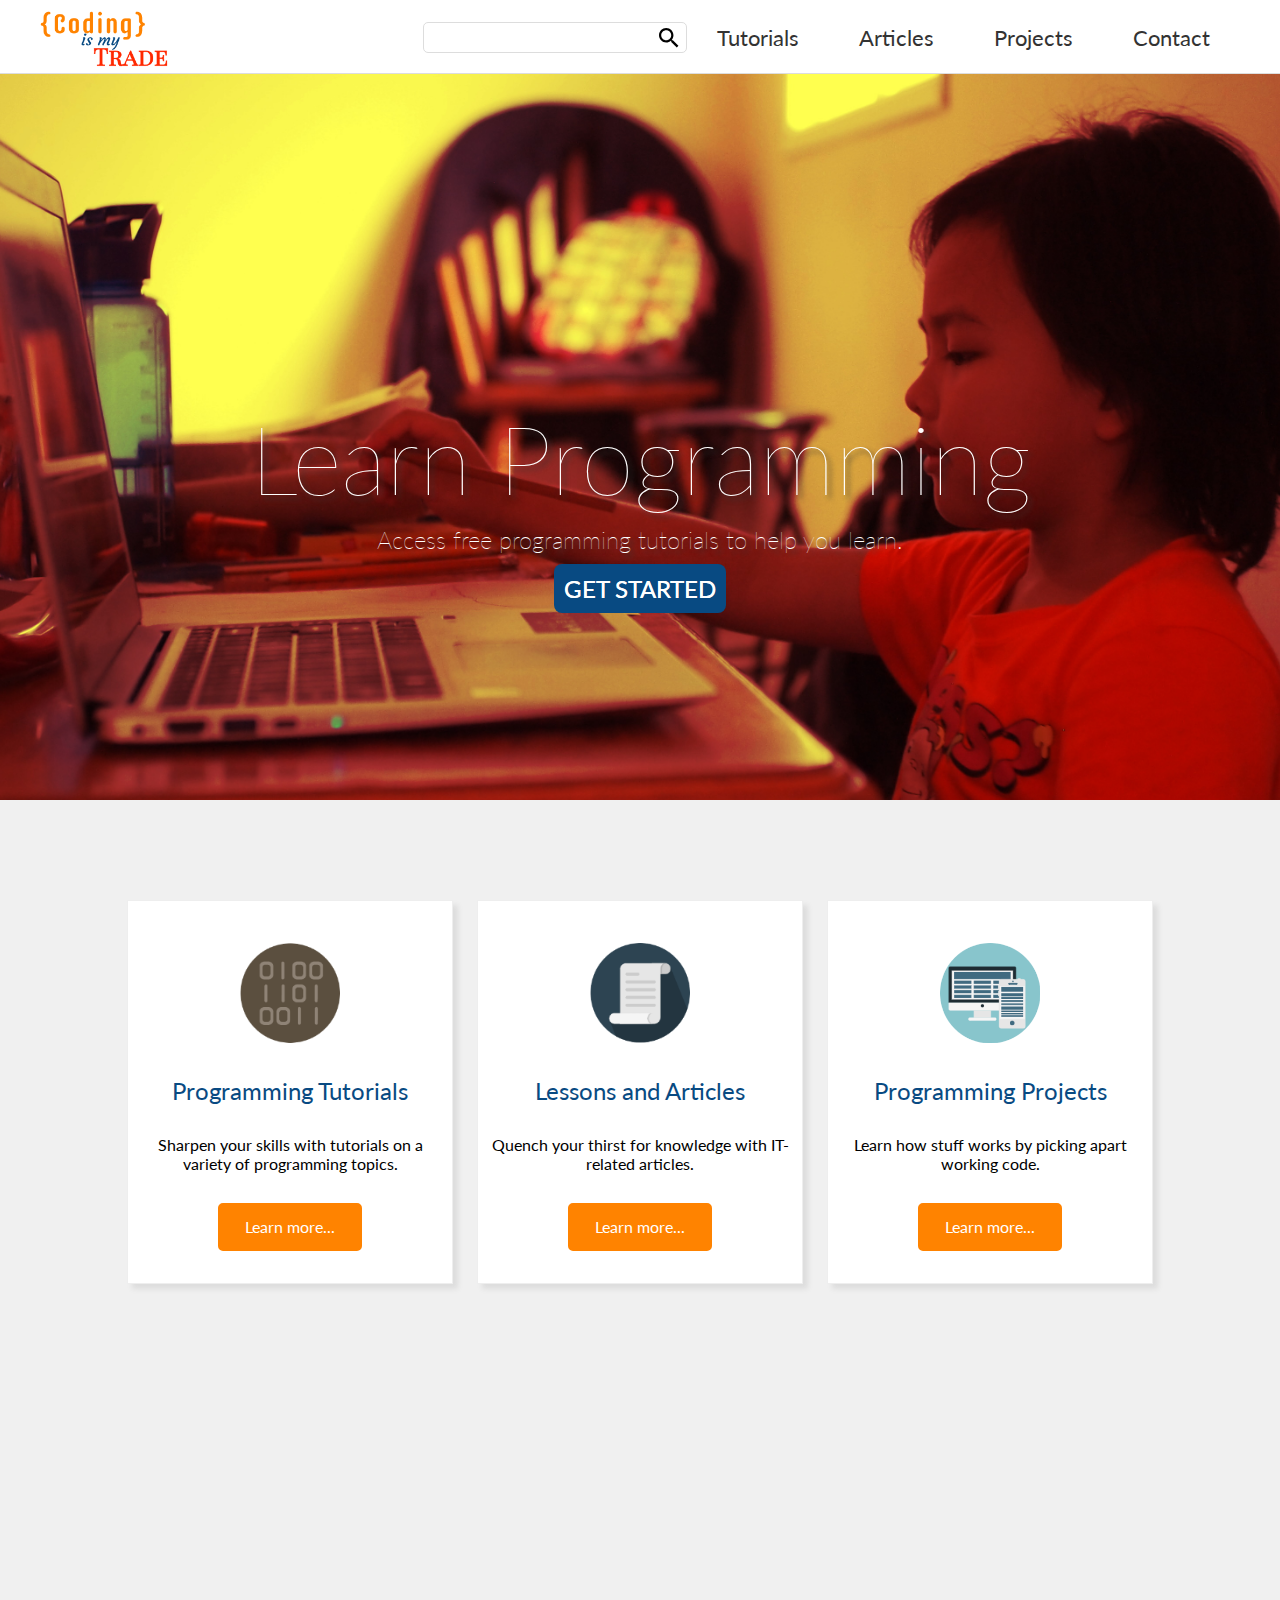
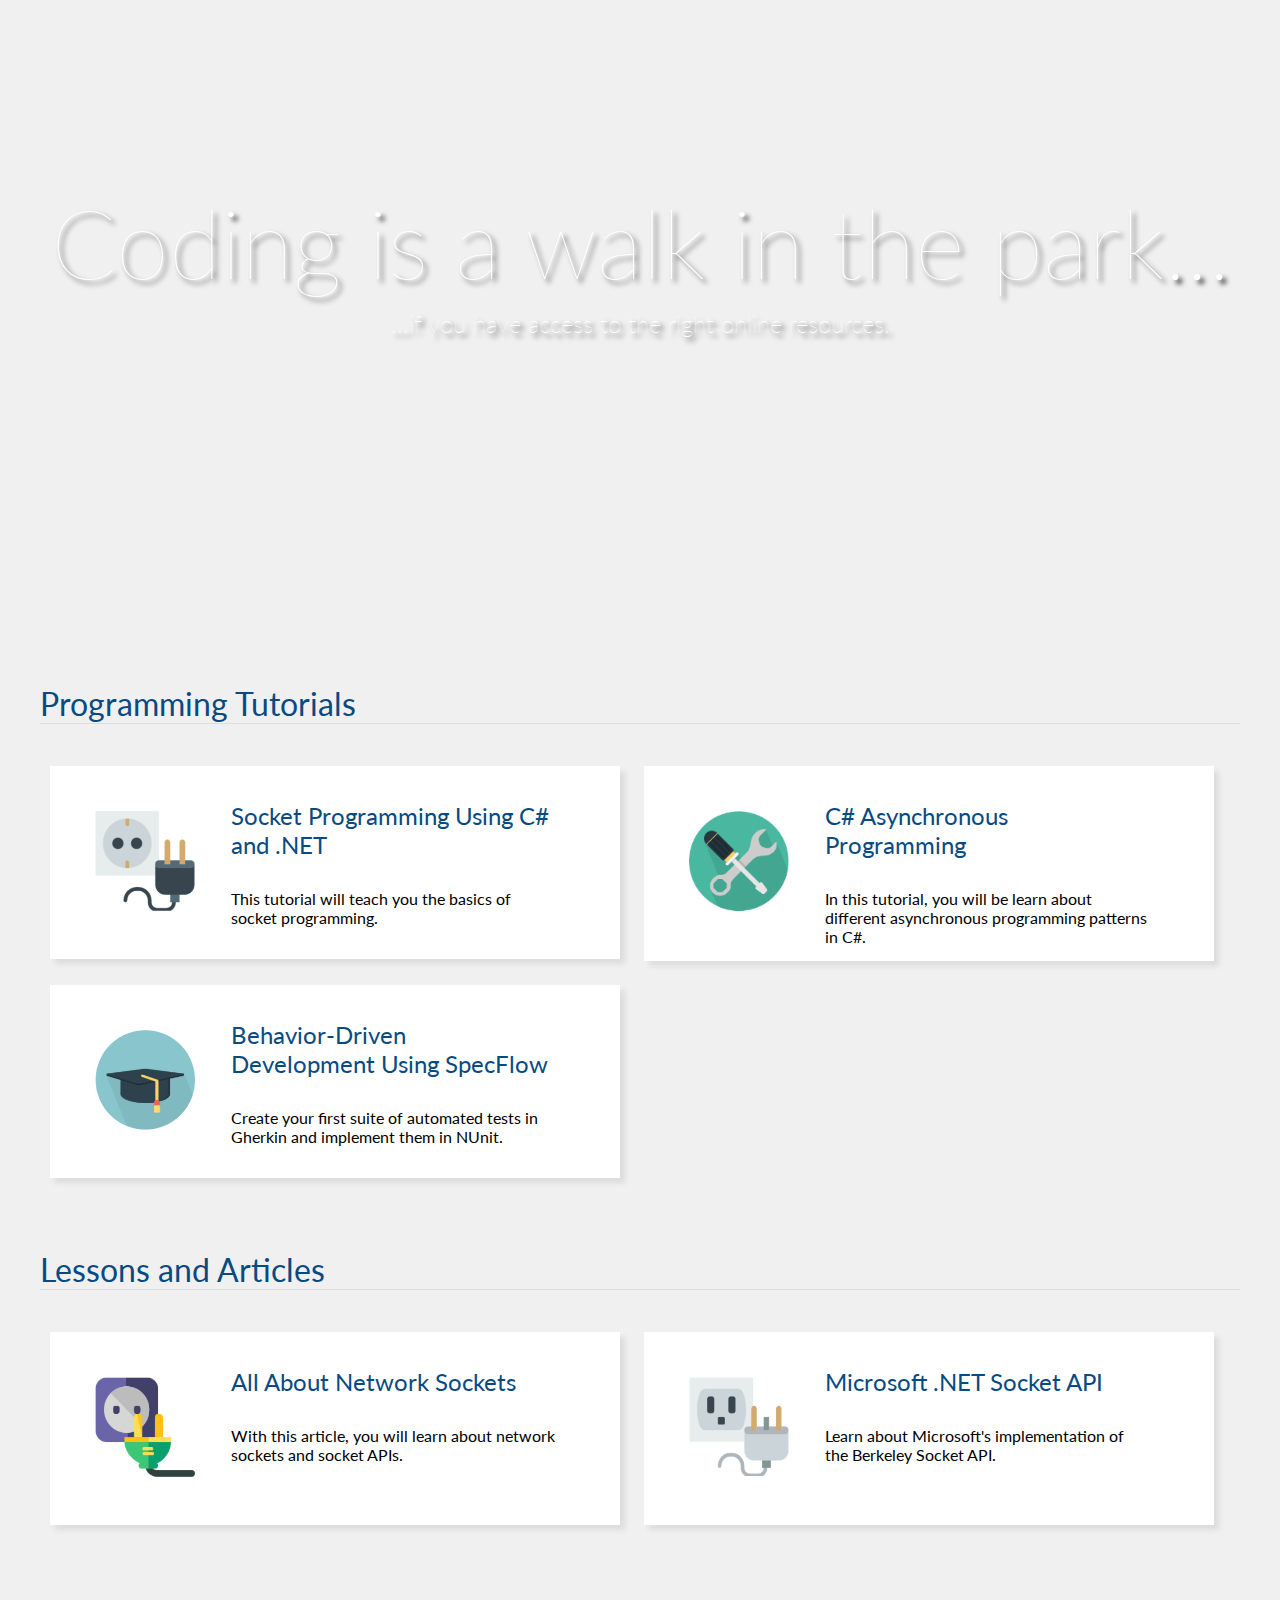
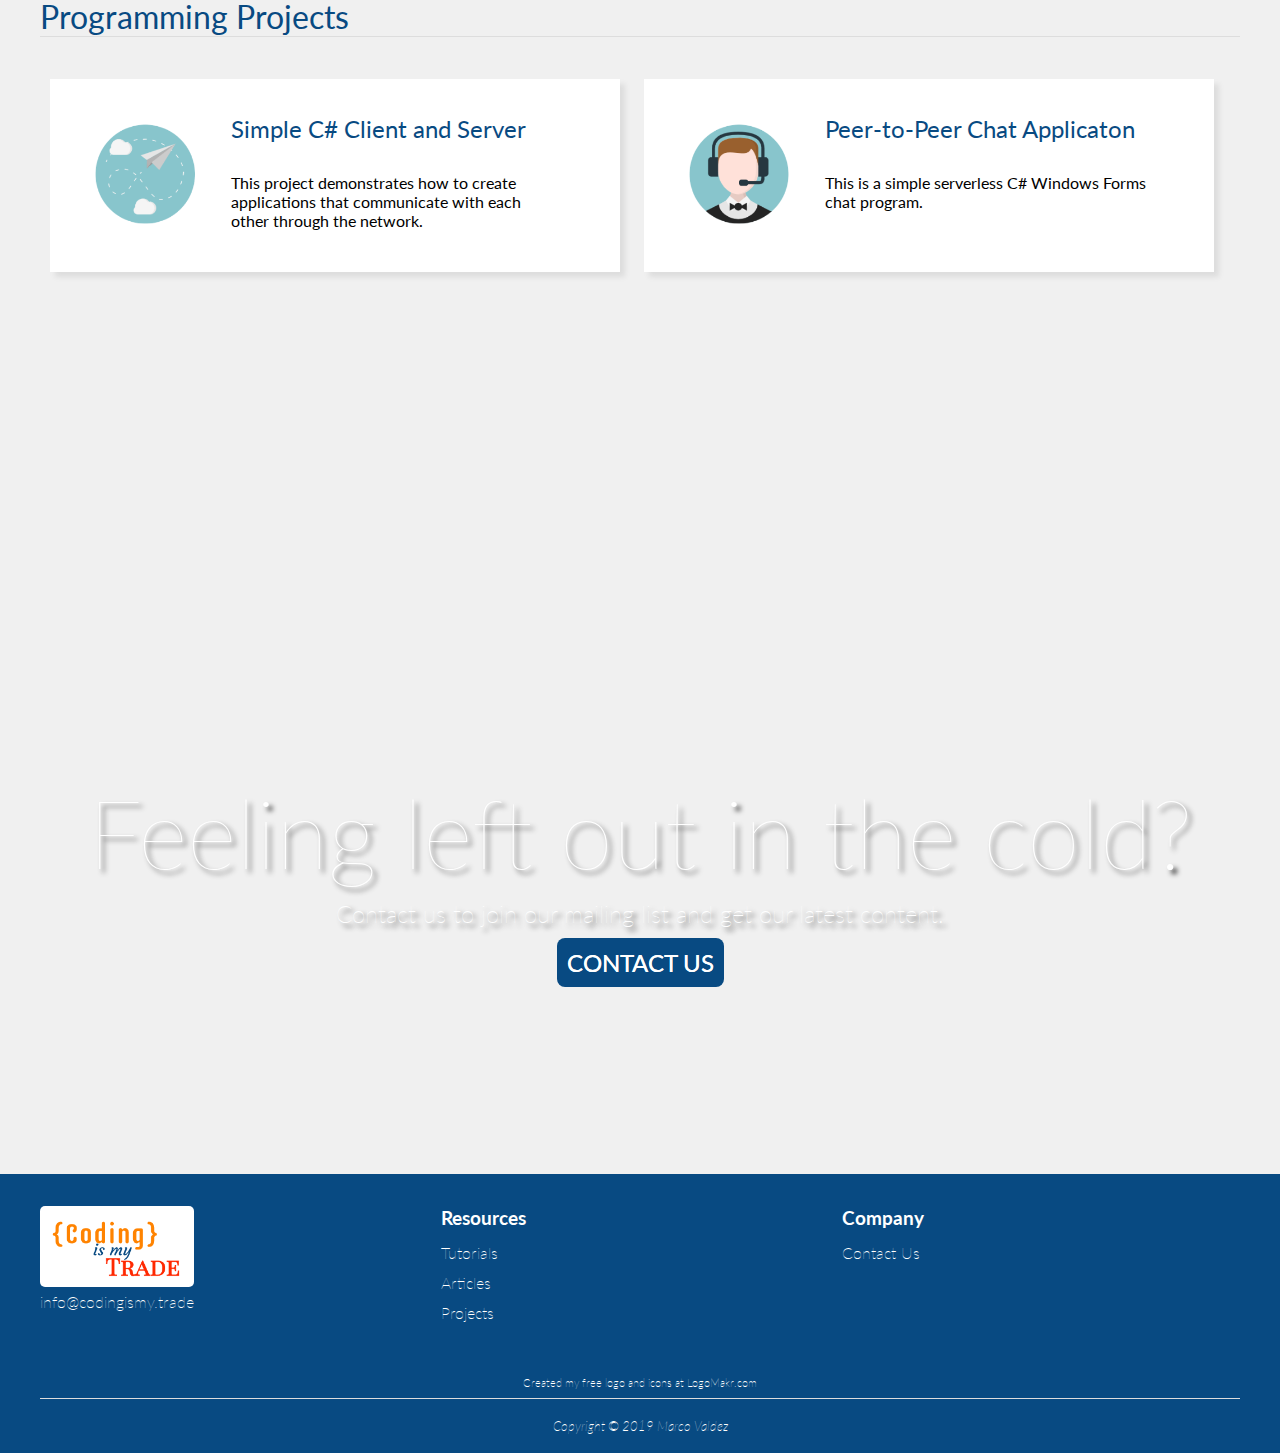
==== index.html @ f7b9a1bb "Added some fancy effects" ====
<!DOCTYPE html>
<html lang="en">
<head>
<title>Coding Is My Trade</title>
<meta charset="utf-8">
<link href="style.css" rel="stylesheet">
<link href="home.css" rel="stylesheet">

<!-- Fonts -->
<link href="https://fonts.googleapis.com/css?family=Lato:300,400&display=swap" rel="stylesheet">

<link rel="shortcut icon" href="favicon.ico">

</head>
<body>

  <header>
  </header>
  <nav>
    <div class="wrapper">
	  <ul> 
		<li id="companylogoitem"><a id="companylink" href="index.html"><img class="companylogo" src="images/logo.png" alt="Search"></a></li>
		<li class="navmenuitem"><a href="contact.html">Contact</a></li>
		<li class="navmenuitem"><a href="index.html#projects">Projects</a></li>
		<li class="navmenuitem"><a href="index.html#articles">Articles</a></li>
		<li class="navmenuitem"><a href="index.html#tutorials">Tutorials</a></li>
		<li id="searchitem">
		  <form id="searchform" method="GET" action="http://www.google.com/search">
			<input id="searchinput" type="text" name="q">
            <button type="submit" id="searchlink"><img id="searchicon" src="images/search.svg" alt="Search"></button>
  		  </form>
		</li>
	  </ul>
	</div>
  </nav>
  <main>

<!-- banner area -->

<div id="banner1" class="banner">
	<div class="bannertext">
	<h1>Learn Programming</h1>
	Access free programming tutorials to help you learn.
	<div class="ctacontainer"><a class="ctabutton" href="index.html#tutorials">GET STARTED</a></div>
	</div>
</div>


<!-- main content area -->
<div class="wrapper centertext">
  <div class="body3column card">
    <img class="homelogo" src="images/homelogocode.png" alt="Programming">
	<h2>Programming Tutorials</h2>
	<p>Sharpen your skills with tutorials on a variety of programming topics.</p>
	<a class="button" href="index.html#tutorials">Learn more...</a>
  </div>
  <div class="body3column card">
    <img class="homelogo" src="images/homelogoarticle.png" alt="Lesson">
	<h2>Lessons and Articles</h2>
	<p>Quench your thirst for knowledge with IT-related articles.</p>
	<a class="button" href="index.html#articles">Learn more...</a>
  </div>
  <div class="body3column card">
    <img class="homelogo" src="images/homelogoproject.png" alt="Project">
	<h2>Programming Projects</h2>
	<p>Learn how stuff works by picking apart working code.</p>
	<a class="button" href="index.html#projects">Learn more...</a>
  </div>
</div>

<div id="banner2" class="banner">
	<div class="bannertext">
	<h1>Coding is a walk in the park...</h1>
	...if you have access to the right online resources.
	</div>
</div>

<!-- second content area -->
<div class="wrapper contentarea2">
  <a class="anchor" id="tutorials"></a>
  <div class="category">Programming Tutorials</div>
  <hr>
  <div class="cardrow1st">
    <a href="tutorials/tutorial1.html">
    <div class="body2column card">
	  <div class="cardcontentcol1">
      <img class="homelogo" src="images/socket3.png" alt="Socket">
	  </div>
	  <div class="cardcontentcol2">
	  <h2>Socket Programming Using C# and .NET</h2>
	  <p>This tutorial will teach you the basics of socket programming.</p>
	  </div>
    </div>
	</a>
    <a href="tutorials/tutorial2.html">
    <div class="body2column card">
	  <div class="cardcontentcol1">
      <img class="homelogo" src="images/homelogotools.png" alt="Tutorial">
	  </div>
	  <div class="cardcontentcol2">
	  <h2>C# Asynchronous Programming</h2>
	  <p>In this tutorial, you will be learn about different asynchronous programming patterns in C#.</p>
	  </div>
    </div>
	</a>
  </div>
  <div class="cardrowlast">
    <a href="tutorials/tutorial3.html">
    <div class="body2column card">
	  <div class="cardcontentcol1">
      <img class="homelogo" src="images/homelogoeducation.png" alt="Tutorial">
	  </div>
	  <div class="cardcontentcol2">
	  <h2>Behavior-Driven Development Using SpecFlow</h2>
	  <p>Create your first suite of automated tests in Gherkin and implement them in NUnit.</p>
	  </div>
    </div>
	</a>
  </div>
  <a class="anchor" id="articles"></a>
  <div class="category">Lessons and Articles</div>
  <hr>
  <div class="cardrow1st cardrowlast">
    <a href="articles/article1.html">
    <div class="body2column card">
	  <div class="cardcontentcol1">
      <img class="homelogo" src="images/socket.png" alt="Socket">
	  </div>
	  <div class="cardcontentcol2">
	  <h2>All About Network Sockets</h2>
	  <p>With this article, you will learn about network sockets and socket APIs.</p>
	  </div>
    </div>
	</a>
    <a href="articles/article2.html">
    <div class="body2column card">
	  <div class="cardcontentcol1">
      <img class="homelogo" src="images/socket2.png" alt="Socket">
	  </div>
	  <div class="cardcontentcol2">
	  <h2>Microsoft .NET Socket API</h2>
	  <p>Learn about Microsoft's implementation of the Berkeley Socket API.</p>
	  </div>
    </div>
	</a>
  </div>
  <a class="anchor" id="projects"></a>
  <div class="category">Programming Projects</div>
  <hr>
  <div class="cardrow1st cardrowlast">
    <a href="https://github.com/marcvaldez/Socket-Programming-Tutorial" target="cimtprojects">
    <div class="body2column card">
	  <div class="cardcontentcol1">
      <img class="homelogo" src="images/cloudmessage.png" alt="Cloud message">
	  </div>
	  <div class="cardcontentcol2">
	  <h2>Simple C# Client and Server</h2>
	  <p>This project demonstrates how to create applications that communicate with each other through the network.</p>
	  </div>
    </div>
	</a>
    <a href="https://github.com/marcvaldez/Socket-Programming-Tutorial" target="cimtprojects">
    <div class="body2column card">
	  <div class="cardcontentcol1">
      <img class="homelogo" src="images/chat.png" alt="Chat">
	  </div>
	  <div class="cardcontentcol2">
	  <h2>Peer-to-Peer Chat Applicaton</h2>
	  <p>This is a simple serverless C# Windows Forms chat program.</p>
	  </div>
    </div>
	</a>
  </div>
</div>

<div id="banner3" class="banner">
	<div class="bannertext">
	<h1>Feeling left out in the cold?</h1>
	Contact us to join our mailing list and get our latest content.
	<div class="ctacontainer"><a class="ctabutton" href="contact.html">CONTACT US</a></div>
	</div>
</div>


  </main>
  <footer>
    <div class="wrapper">
	  <div class="footercolumn">
	    <div id="footerlogocontainer">
	      <a href="index.html"><img class="companylogo" src="images/logo.png" alt="Coding is my Trade"></a>
		</div>
		<span><a href="mailto:info@codingismy.trade?subject=CIMT">info@codingismy.trade</a></span>
	  </div>
	  <div class="footercolumn">
	  <h3>Resources</h3>
	  <ul>
		<li><a href="index.html#tutorials">Tutorials</a></li>
		<li><a href="index.html#articles">Articles</a></li>
		<li><a href="index.html#projects">Projects</a></li>
	  </ul>
	  </div>
	  <div class="footercolumn">
	  <h3>Company</h3>
	  <ul>
	    <li><a href="contact.html">Contact Us</a></li>
	  </ul>
	  </div>
      <div class="centertext attribution">Created my free logo and icons at <a href="http://www.logomakr.com">LogoMakr.com</a></div>
      <hr>
      <div id="copyright">Copyright &copy; 2019 Marco Valdez</div>
   </div>
  </footer>


</body>
</html>
---- style.css ----
/*

color reference

ff8300 - orange
084a82 - dark blue
ff2800 - red

*/


/* global */

* {
	margin: 0;
	padding: 0;
	font-family: Lato, Arial, sans-serif;
}

body {
	background-color: #F0F0F0;
}

.wrapper {
	margin: 0 auto;
	max-width: 1200px;
}

a {
	text-decoration: none;
	color: unset;
}

a:visited {
	color: unset;
}

a.anchor {
	display: block;
    position: relative;
    top: -70px;
    visibility: hidden;
}

hr {
	border: 0;
	border-top: 1px solid #DDDDDD;
}

.centertext {
	text-align: center;
}

.attribution {
	font-size: 0.7em;
}

.topspacer {
	height: 80px;
	width: 100%;
}

.card {
	background-color: white;
	
	border: 1px solid #EEEEEE;
	box-shadow: 5px 5px 5px #DDDDDD;
}

.button {
	margin: 30px auto 20px auto;
	line-height: 24px;
	border: 2px solid #ff8300;
	border-radius: 5px;
	background-color: #ff8300;
	color: white;
	padding: 10px;
	display: block;
}

.button:hover {
	background-color: #ff2800;
	border-color: #ff2800;
}

.button:visited {
	color: white;
}

/* navigation */

nav {
	position: fixed;
	width: 100%;
	padding-top: 8px;
	padding-bottom: 12px;
	border-bottom: 1px solid #DDDDDD;
	background-color: white;
	z-index: 100;
}

nav a { 
	padding: 10px 30px;

	font-size: 1.4em;
	color: #333333;
}

nav a:hover {
	color: #ff2800;
}

nav ul {
	width: 1200px;
}

nav li {
	display: inline-block;
	float: right;
}

.navmenuitem {
	margin-top: 16px;
}

#companylogoitem {
	float: left;
}

#companylink {
	padding: 0;
}

.companylogo {
	height: 60px;
	margin-bottom: -12px;
}

#searchitem {
	border: 1px solid #DDDDDD;
	border-radius: 5px;
	margin-top: 14px;
}

#searchform {
	display: inline-block;
	vertical-align: top;
}

#searchicon {
	padding-top: 5px;
	padding-right: 8px;
	width: 1.5em;
	height: 1.5em;
}

#searchinput {
	border: 0;
	outline: none;
	margin-left: 8px;
	
	font-size: 1.1em;
}

#searchlink {
	padding: 0;
	border: 0;
	background-color: transparent;
	width: 2em;
	height: 2em;
}

#searchlink:hover {
	cursor: pointer;
}


/* footer */

footer {
	padding: 12px 0;
	background-color: #084a82;
	color: white;
	line-height: 30px;

	font-weight: lighter;
}

#footerlogocontainer {
	margin-top: 20px;
	padding: 12px;
	width: 130px;
	border-radius: 5px;
	background-color: white;
}

footer ul {
	list-style-type: none;
}

footer h3 {
	margin-top: 12px;
	line-height: 40px;
}

footer a:hover {
	color: #ff8300;
}

.footercolumn {
	display: inline-block;
	width: 33%;
	vertical-align: top;
	margin-bottom: 40px;
}

#copyright {
	margin-top: 12px;
	
	text-align: center;
	font-style: italic;
	font-size: 0.8em;
}
---- home.css ----
/* homepage-specific styling */

.banner {
	height: 800px;
	background-repeat: no-repeat;
	background-position: center center;
	background-size: cover;
	background-attachment: fixed;
}

#banner1 {
	background-image: url("images/banner.jpg");
}

.bannertext {
	padding-top: 400px;
	position: relative;
	
	font-weight: lighter;
	font-size: 1.5em;
	color: white;
	text-align: center;
	text-shadow: 4px 4px 5px #333333; 
}

.bannertext h1 {
	font-weight: lighter;
	font-size: 4em;
	margin-bottom: 10px;
}

.ctacontainer {
	margin: 20px auto;
}

.ctabutton {
	padding: 10px;
	border-radius: 8px;
	width: 200px;
	background-color: #084a82;
	font-weight: normal;
	color: white;
	text-shadow: 0 0 0;
}

.ctabutton:hover {
	background-color: #ff8300;
}

.ctabutton a {
	vertical-align: middle;
}

.category {
	margin-top: 60px;
	font-size: 2em;
	font-weight: normal;
	color: #084a82;
}

.body2column {
	margin: 12px 10px;
	padding: 12px;
	width: 45%;
	display: inline-block;
	text-align: left;
}

.body2column h2 {
	margin-bottom: 30px;
	font-weight: normal;
	color: #084a82;
}

.body3column {
	margin: 100px 10px;
	padding: 12px;
	width: 25%;
	display: inline-block;
	text-align: center;
}

.body3column h2 {
	margin-bottom: 30px;
	font-weight: normal;
	color: #084a82;
}

.cardrow1st {
	margin-top: 30px;
}

.cardrowlast {
	margin-bottom: 50px;
}

.homelogo {
	margin: 30px;
	
	width: 100px;
	height: 100px;
}

.button {
	width: 120px;
}

.cardcontentcol1 {
	display: inline-block;
	width: 30%;
}

.cardcontentcol2 {
	display: inline-block;
	width: 60%;
	vertical-align: top;
	padding-top: 20px;
}

.contentarea2 {
	padding-top: 40px;
	padding-bottom: 40px;
}

.contentarea2 div.card {
	border: 3px solid white;
}

.contentarea2 div.card:hover {
	border: 3px dotted #ff8300;
}

#banner2 {
	background-image: url("images/walkinthepark.jpg");
}

#banner3 {
	background-image: url("images/cold.jpg");
}

/* media queries */

@media screen and (min-height: 1081px) {
	.banner {
		background-attachment: scroll;
	}
}
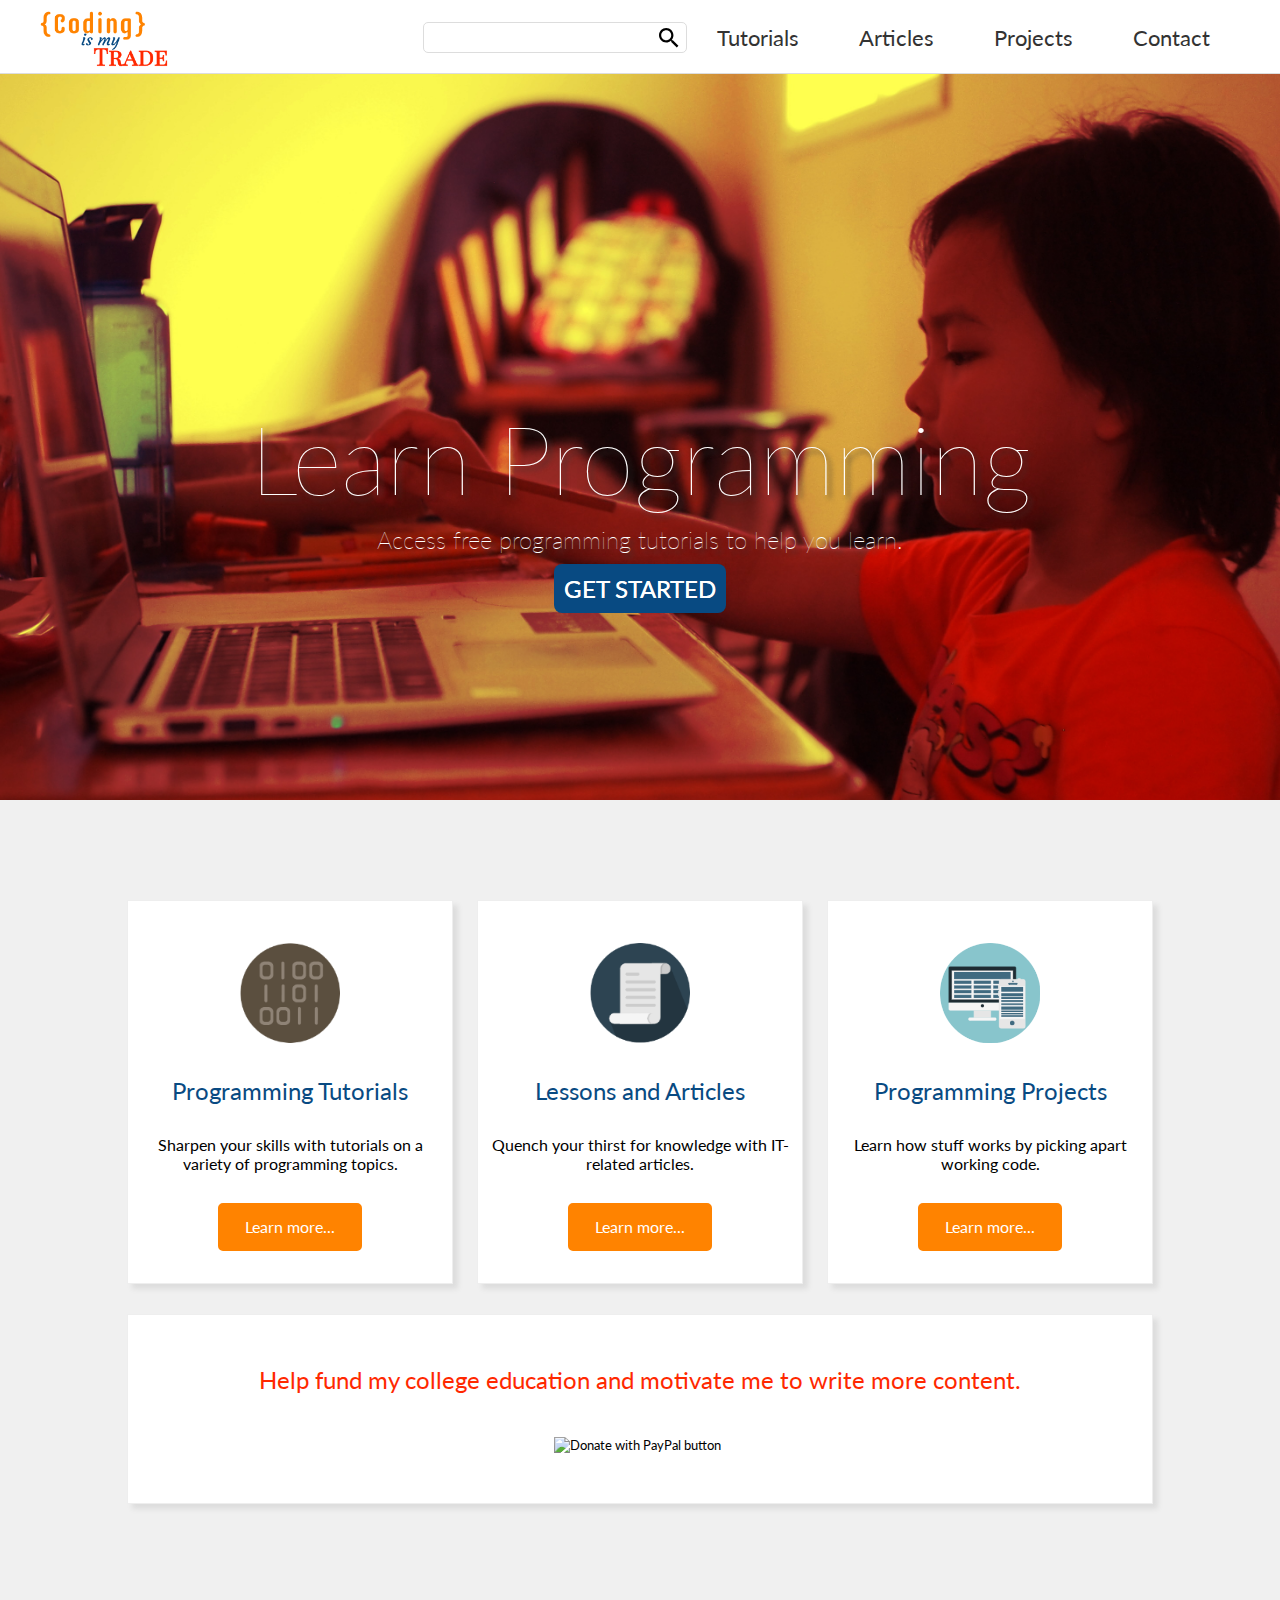
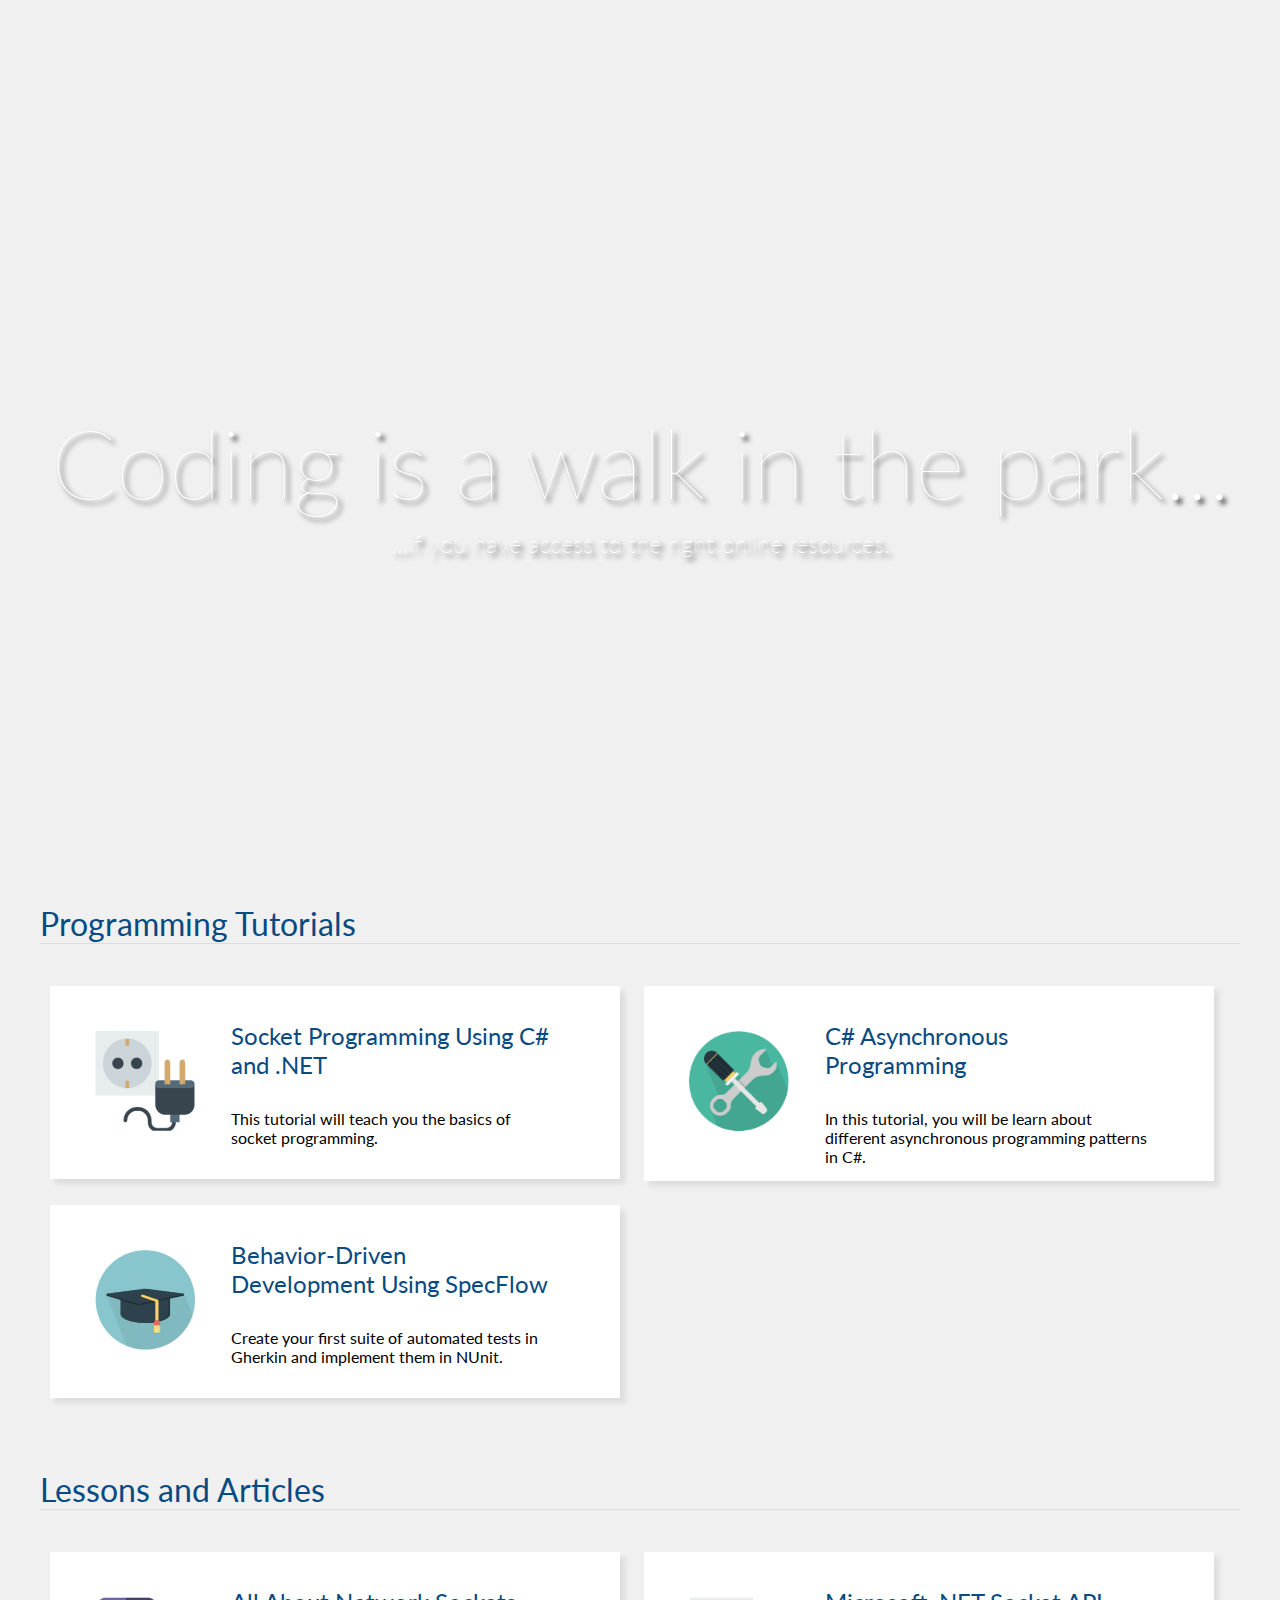
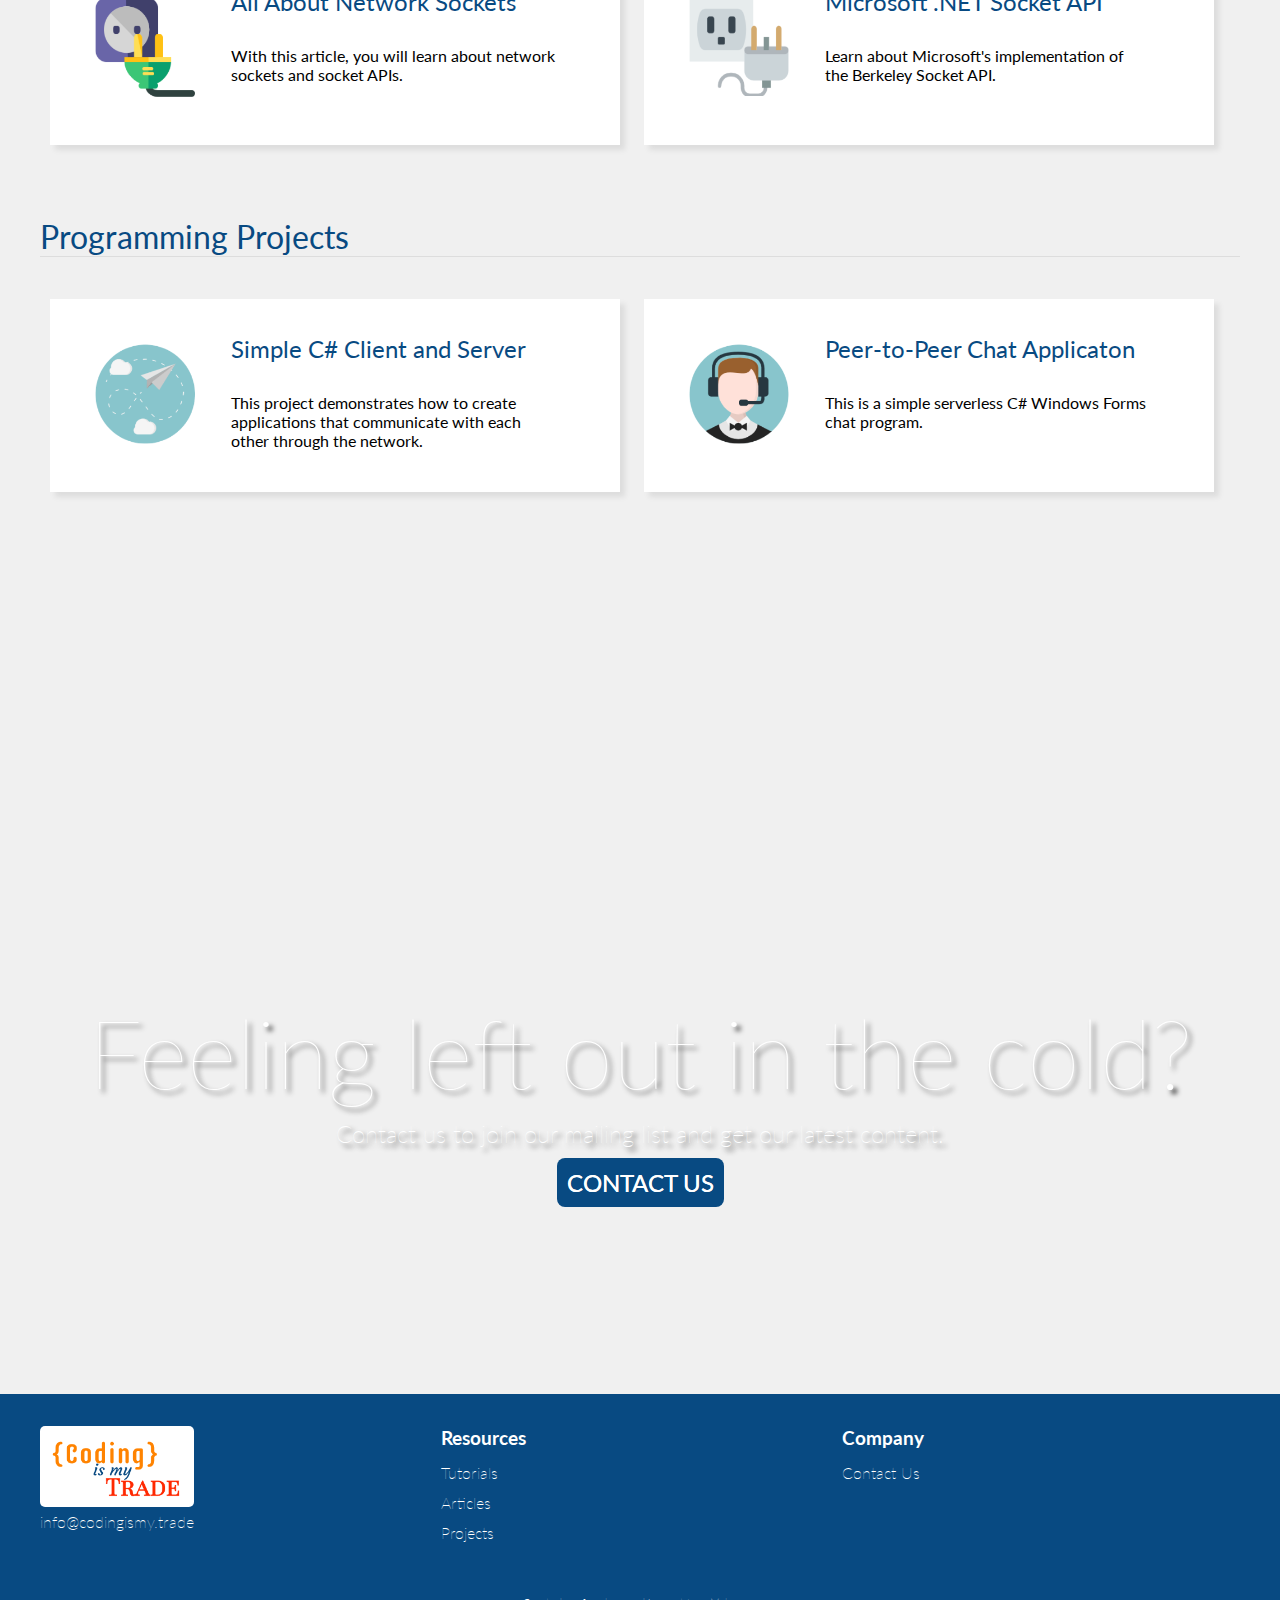
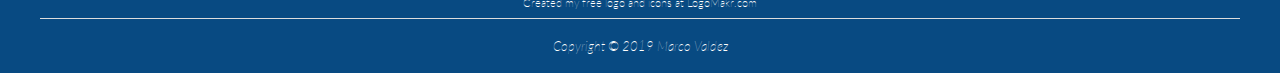
==== commit e7fc80ba: "Added donate button" ====
--- a/index.html
+++ b/index.html
@@ -66,6 +66,17 @@
 	<p>Learn how stuff works by picking apart working code.</p>
 	<a class="button" href="index.html#projects">Learn more...</a>
   </div>
+  <div id="donate" class="card">
+  <h2>Help fund my college education and motivate me to write more content.</h2>
+<form action="https://www.paypal.com/cgi-bin/webscr" method="post" target="_top">
+<input type="hidden" name="cmd" value="_donations" />
+<input type="hidden" name="business" value="DF5T8ELYDXJE2" />
+<input type="hidden" name="item_name" value="Funding my education" />
+<input type="hidden" name="currency_code" value="CAD" />
+<input type="image" src="https://www.paypalobjects.com/en_US/i/btn/btn_donateCC_LG.gif" border="0" name="submit" title="PayPal - The safer, easier way to pay online!" alt="Donate with PayPal button" />
+<img alt="" border="0" src="https://www.paypal.com/en_CA/i/scr/pixel.gif" width="1" height="1" />
+</form>
+  </div>
 </div>
 
 <div id="banner2" class="banner">
--- a/home.css
+++ b/home.css
@@ -73,7 +73,7 @@
 }
 
 .body3column {
-	margin: 100px 10px;
+	margin: 100px 10px 10px 10px;
 	padding: 12px;
 	width: 25%;
 	display: inline-block;
@@ -84,6 +84,18 @@
 	margin-bottom: 30px;
 	font-weight: normal;
 	color: #084a82;
+}
+
+#donate {
+	width: 82%;
+	margin: 20px auto 100px auto;
+	padding: 50px 20px;
+}
+
+#donate h2 {
+	margin-bottom: 40px;
+	color: #ff2800;
+	font-weight: normal;
 }
 
 .cardrow1st {
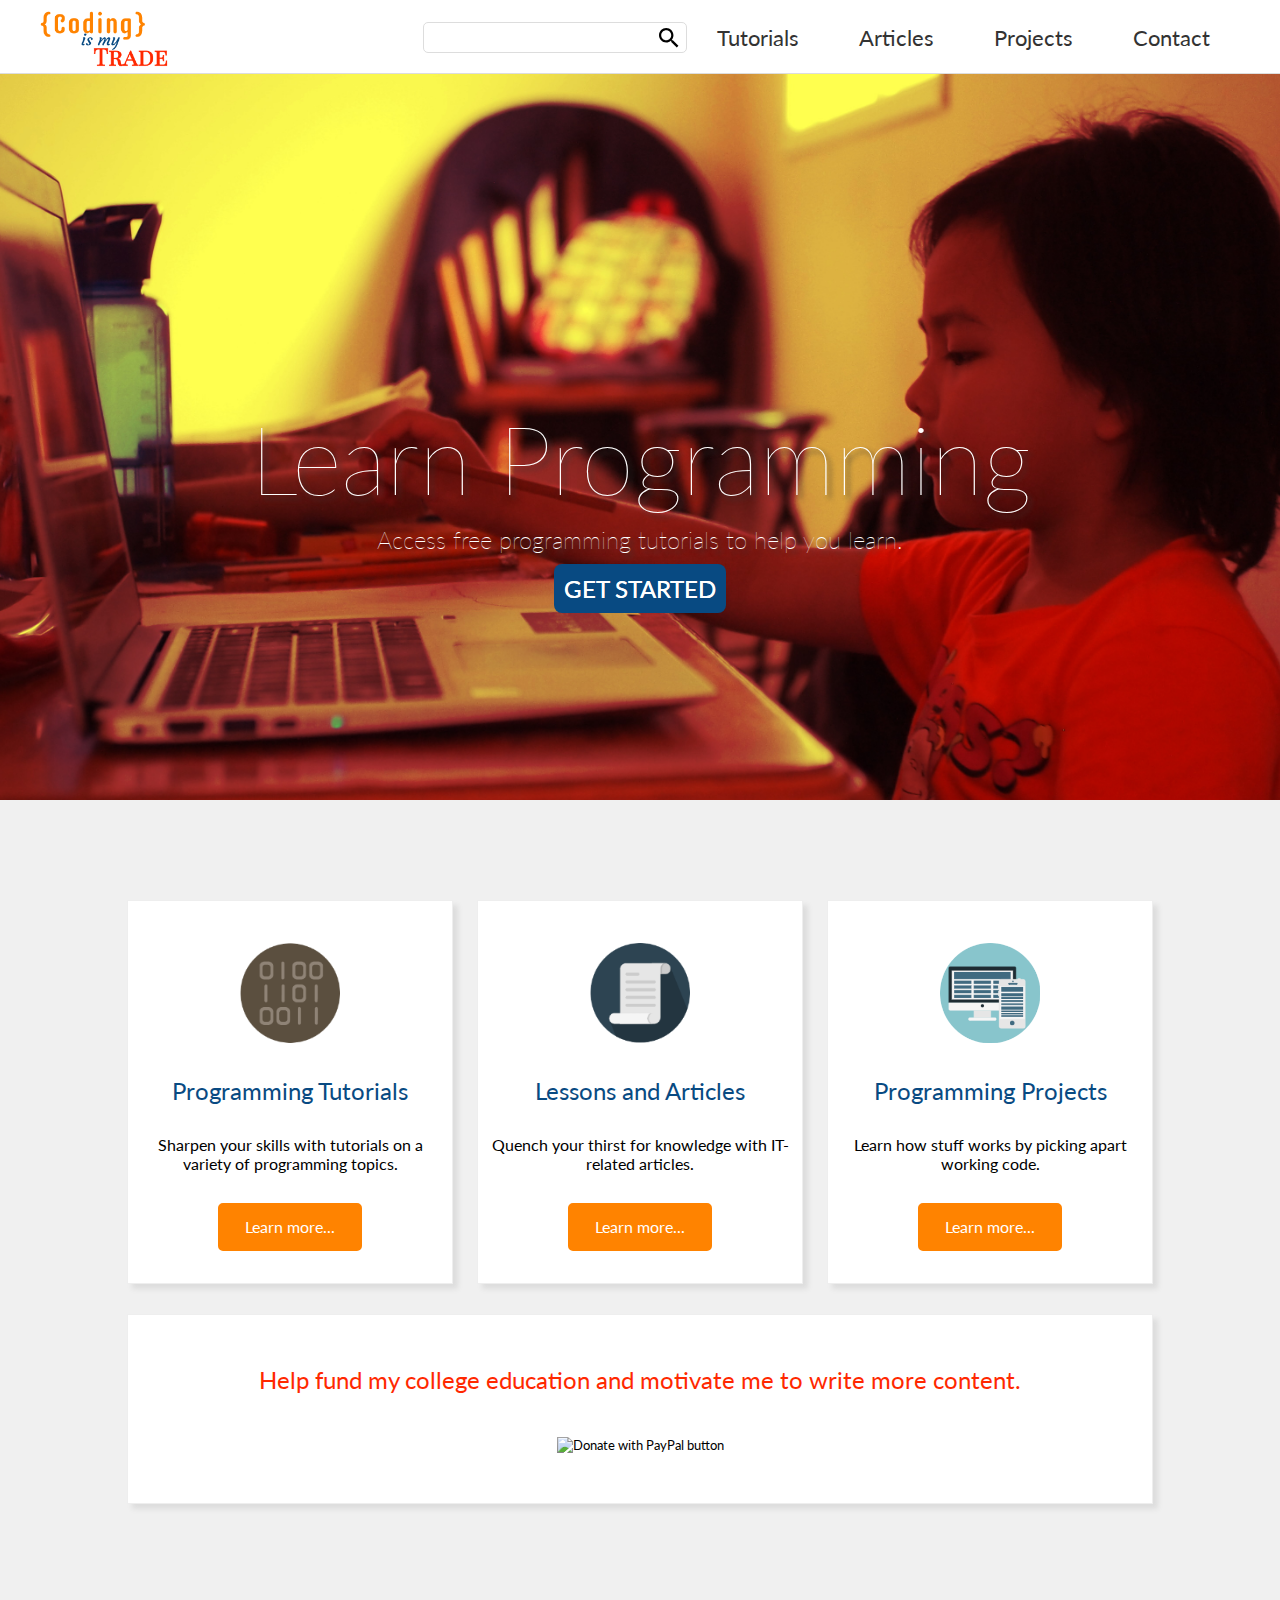
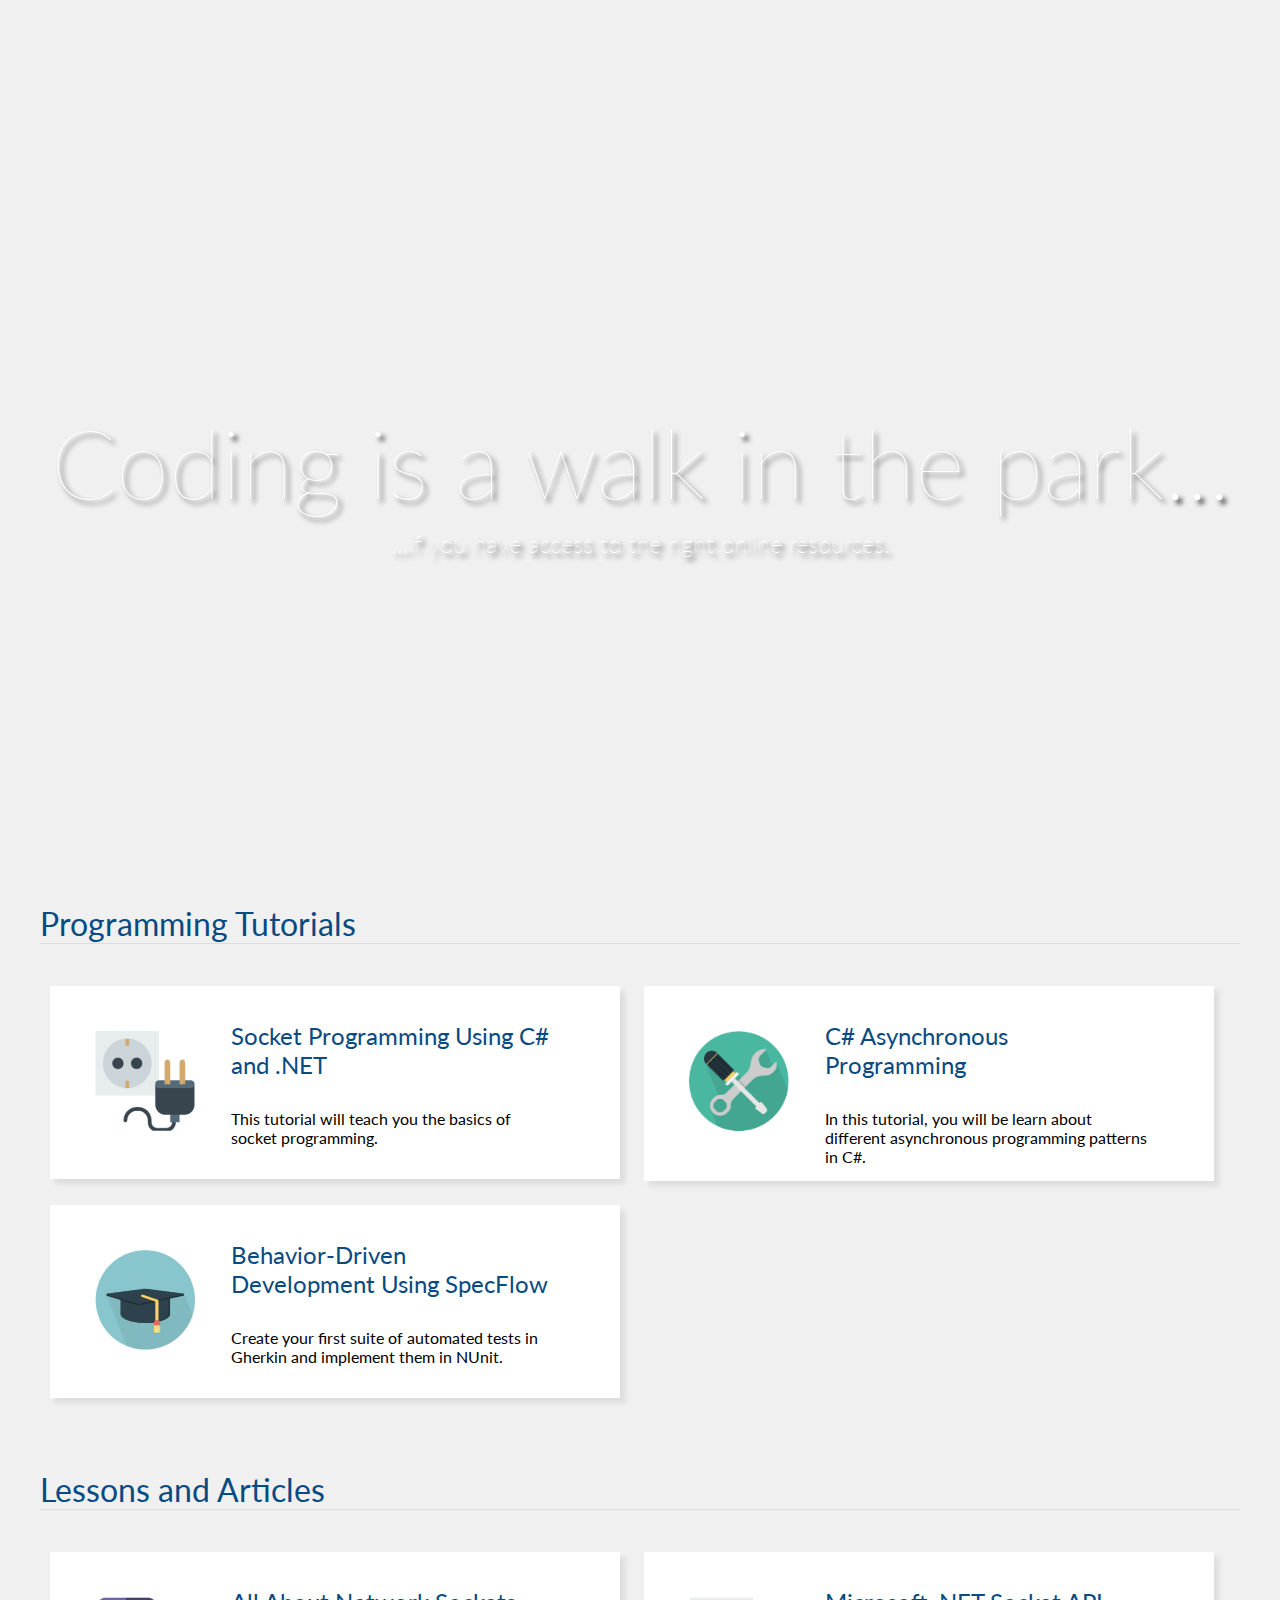
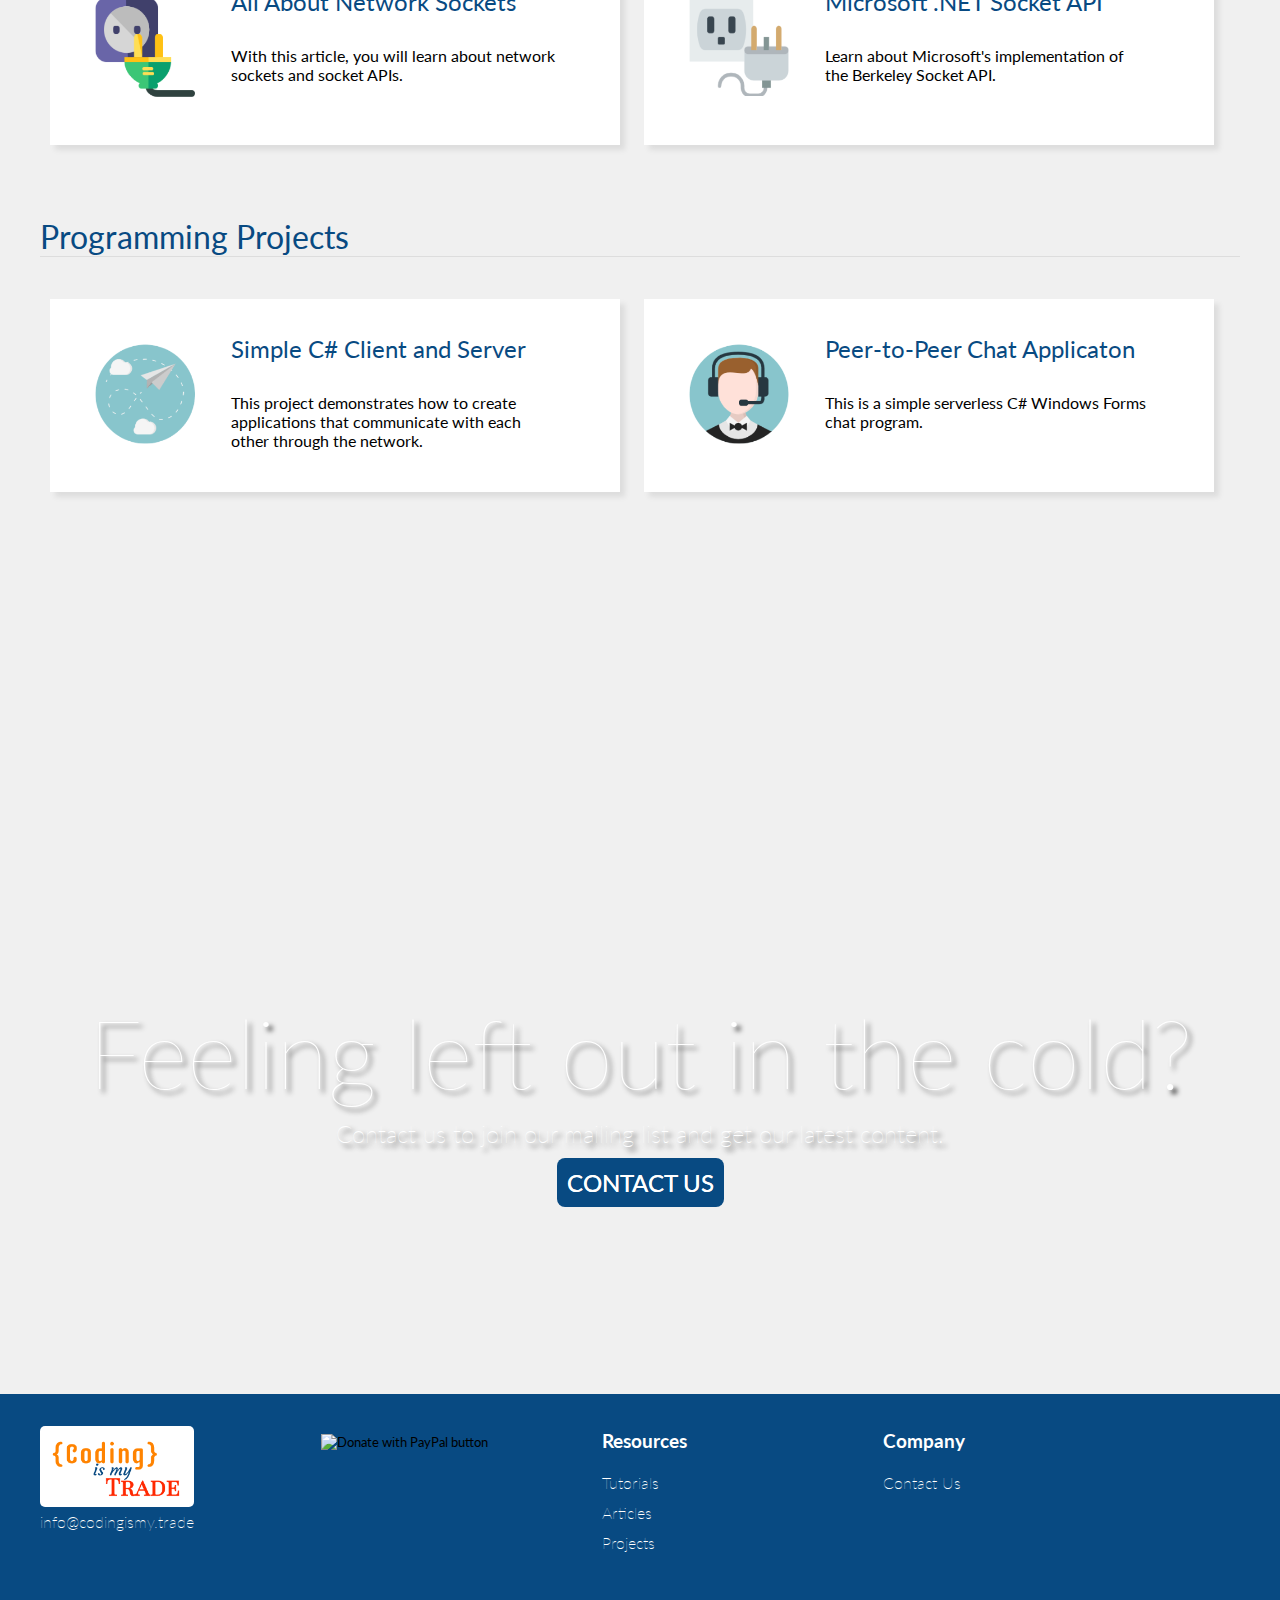
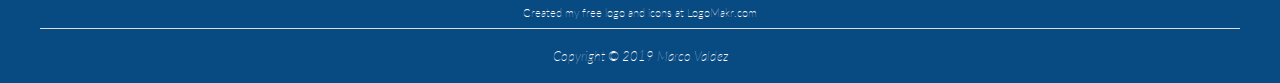
==== commit c1ea652e: "Added more donate buttons" ====
--- a/index.html
+++ b/index.html
@@ -73,8 +73,7 @@
 <input type="hidden" name="business" value="DF5T8ELYDXJE2" />
 <input type="hidden" name="item_name" value="Funding my education" />
 <input type="hidden" name="currency_code" value="CAD" />
-<input type="image" src="https://www.paypalobjects.com/en_US/i/btn/btn_donateCC_LG.gif" border="0" name="submit" title="PayPal - The safer, easier way to pay online!" alt="Donate with PayPal button" />
-<img alt="" border="0" src="https://www.paypal.com/en_CA/i/scr/pixel.gif" width="1" height="1" />
+<input type="image" src="https://www.paypalobjects.com/en_US/i/btn/btn_donateCC_LG.gif" name="submit" title="PayPal - The safer, easier way to pay online!" alt="Donate with PayPal button" />
 </form>
   </div>
 </div>
@@ -203,6 +202,15 @@
 		<span><a href="mailto:info@codingismy.trade?subject=CIMT">info@codingismy.trade</a></span>
 	  </div>
 	  <div class="footercolumn">
+<form action="https://www.paypal.com/cgi-bin/webscr" method="post" target="_top">
+<input type="hidden" name="cmd" value="_donations" />
+<input type="hidden" name="business" value="DF5T8ELYDXJE2" />
+<input type="hidden" name="item_name" value="Funding my education" />
+<input type="hidden" name="currency_code" value="CAD" />
+<input type="image" src="https://www.paypalobjects.com/en_US/i/btn/btn_donateCC_LG.gif" name="submit" title="PayPal - The safer, easier way to pay online!" alt="Donate with PayPal button" />
+</form>
+	  </div>
+	  <div class="footercolumn">
 	  <h3>Resources</h3>
 	  <ul>
 		<li><a href="index.html#tutorials">Tutorials</a></li>
--- a/style.css
+++ b/style.css
@@ -178,7 +178,7 @@
 /* footer */
 
 footer {
-	padding: 12px 0;
+	padding: 32px 0 12px 0;
 	background-color: #084a82;
 	color: white;
 	line-height: 30px;
@@ -187,7 +187,6 @@
 }
 
 #footerlogocontainer {
-	margin-top: 20px;
 	padding: 12px;
 	width: 130px;
 	border-radius: 5px;
@@ -199,8 +198,7 @@
 }
 
 footer h3 {
-	margin-top: 12px;
-	line-height: 40px;
+	margin-bottom: 12px;
 }
 
 footer a:hover {
@@ -209,7 +207,7 @@
 
 .footercolumn {
 	display: inline-block;
-	width: 33%;
+	width: 23%;
 	vertical-align: top;
 	margin-bottom: 40px;
 }
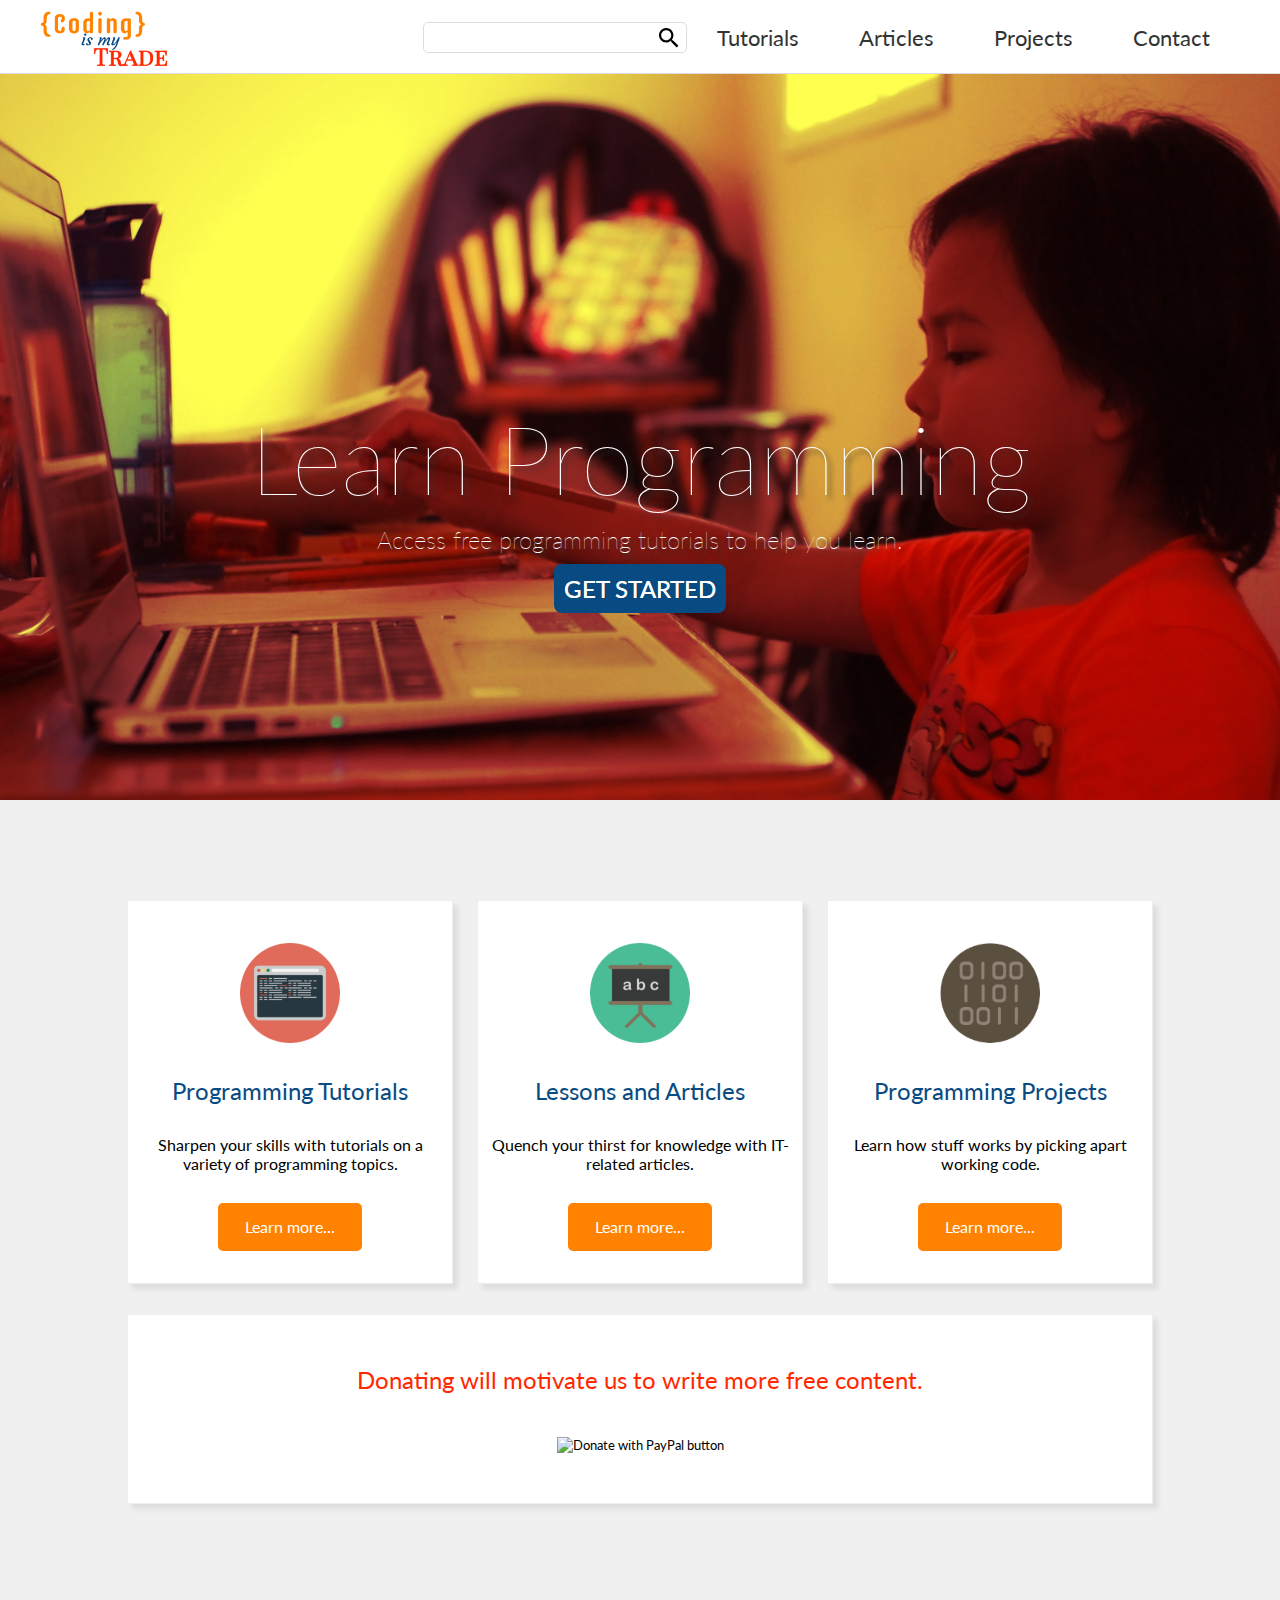
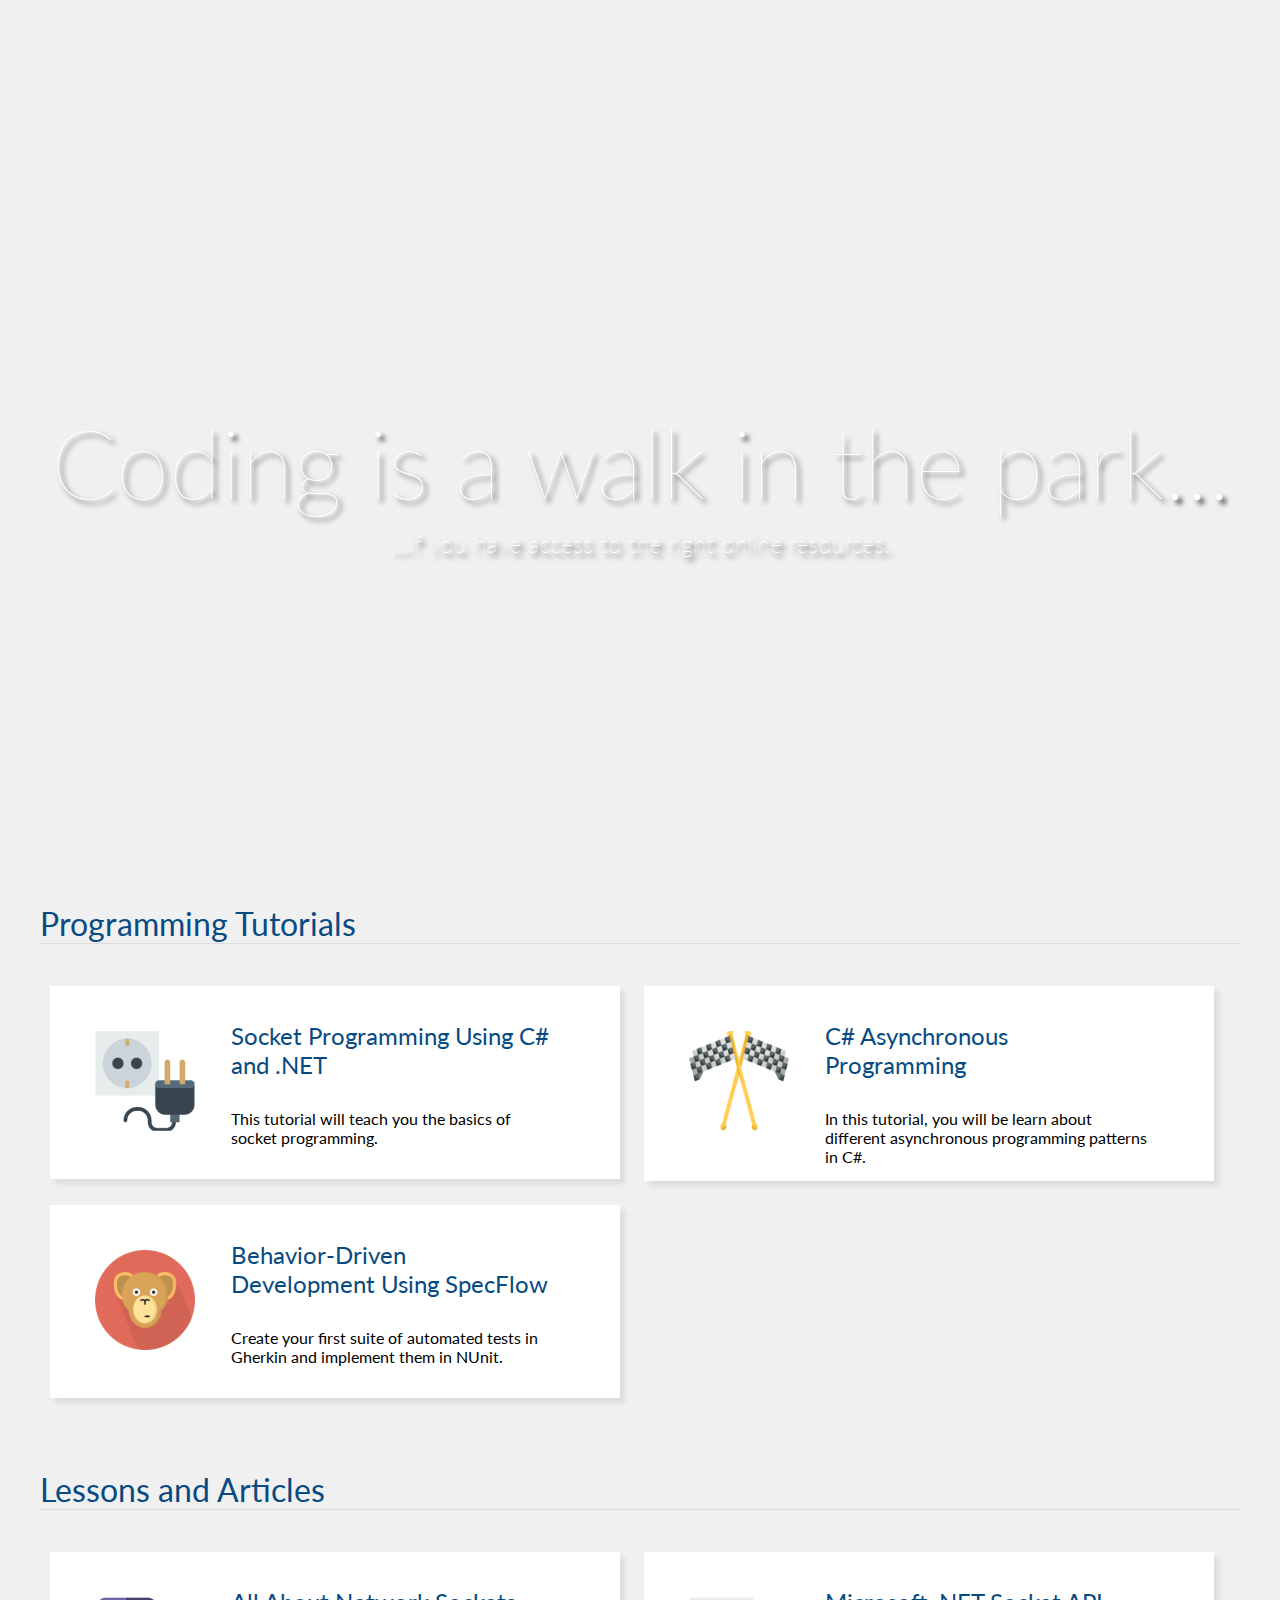
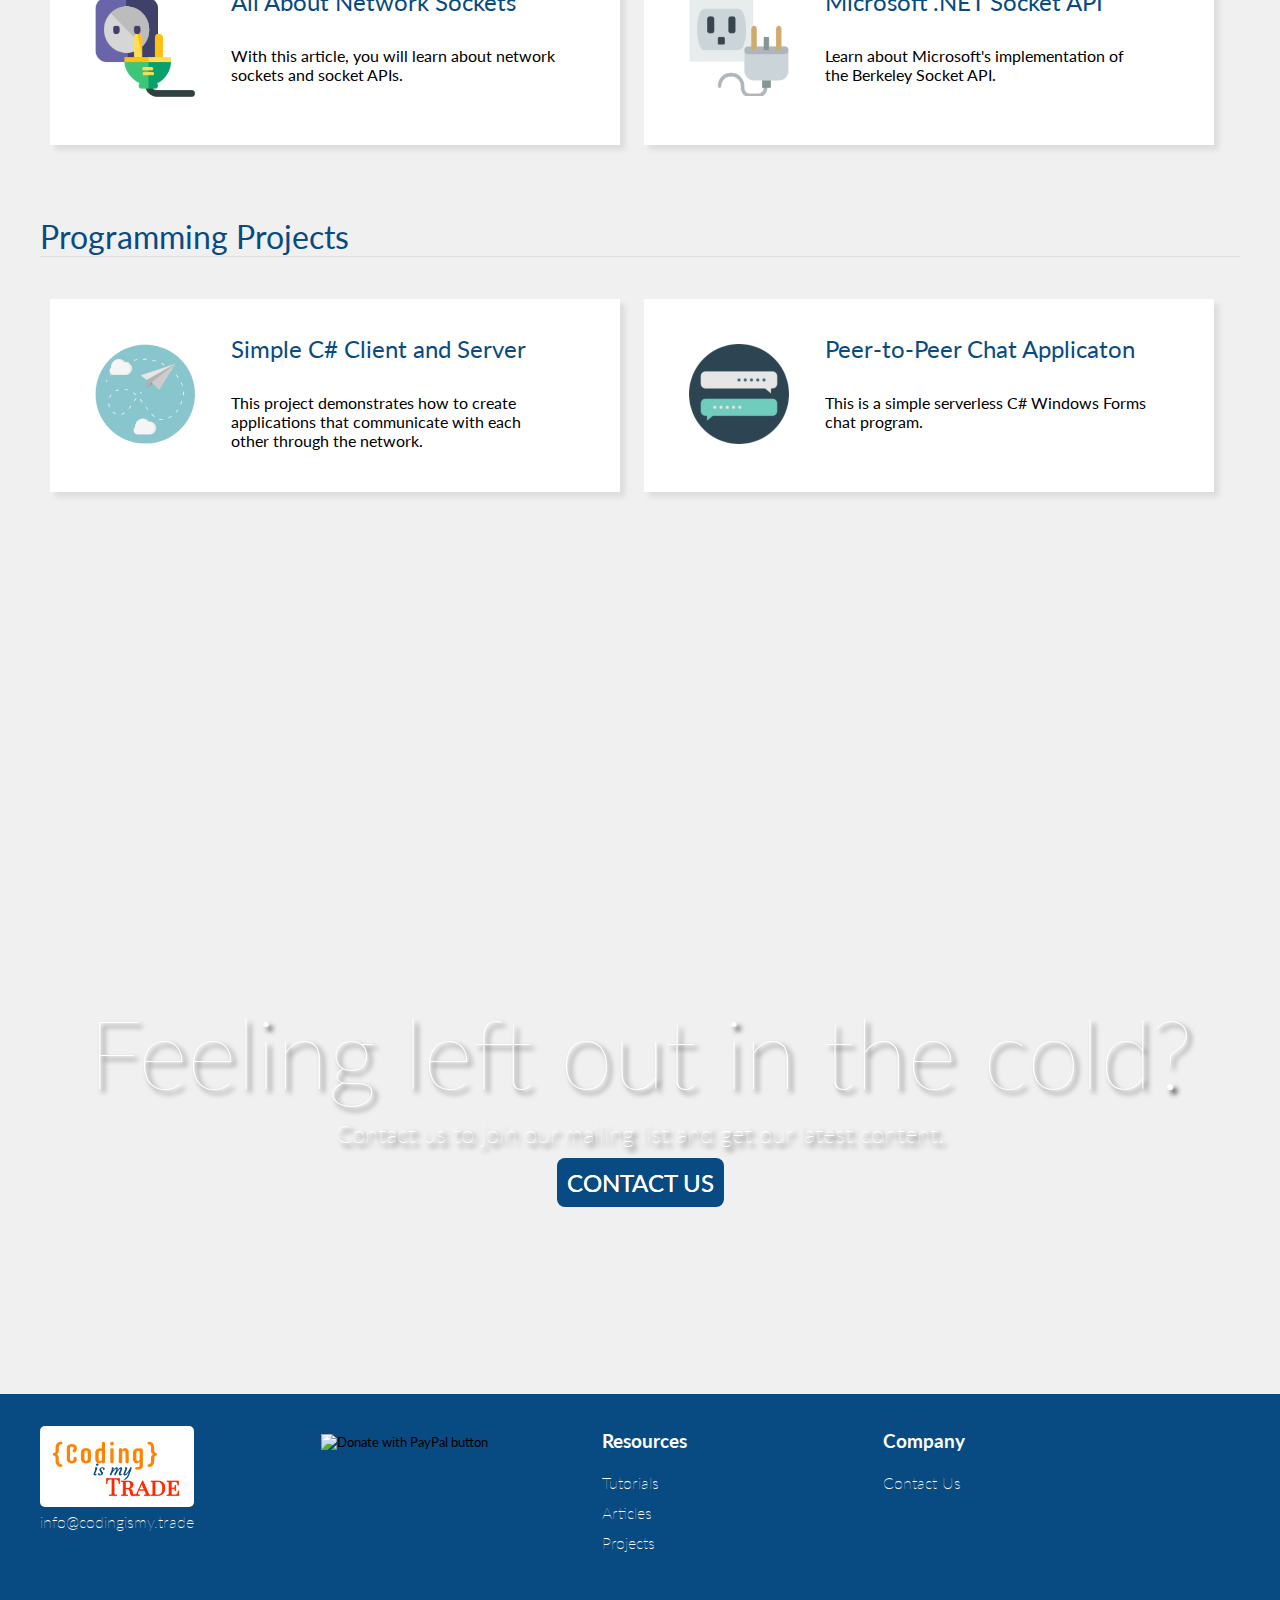
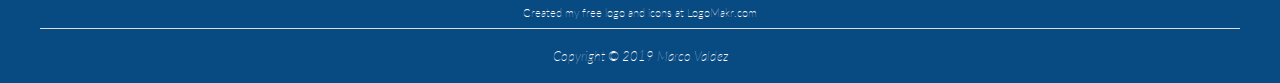
==== commit 7c19f6a8: "Changed up some icons" ====
--- a/index.html
+++ b/index.html
@@ -49,25 +49,25 @@
 <!-- main content area -->
 <div class="wrapper centertext">
   <div class="body3column card">
-    <img class="homelogo" src="images/homelogocode.png" alt="Programming">
+    <img class="homelogo" src="images/code.png" alt="Programming">
 	<h2>Programming Tutorials</h2>
 	<p>Sharpen your skills with tutorials on a variety of programming topics.</p>
 	<a class="button" href="index.html#tutorials">Learn more...</a>
   </div>
   <div class="body3column card">
-    <img class="homelogo" src="images/homelogoarticle.png" alt="Lesson">
+    <img class="homelogo" src="images/lesson.png" alt="Lesson">
 	<h2>Lessons and Articles</h2>
 	<p>Quench your thirst for knowledge with IT-related articles.</p>
 	<a class="button" href="index.html#articles">Learn more...</a>
   </div>
   <div class="body3column card">
-    <img class="homelogo" src="images/homelogoproject.png" alt="Project">
+    <img class="homelogo" src="images/homelogocode.png" alt="Project">
 	<h2>Programming Projects</h2>
 	<p>Learn how stuff works by picking apart working code.</p>
 	<a class="button" href="index.html#projects">Learn more...</a>
   </div>
   <div id="donate" class="card">
-  <h2>Help fund my college education and motivate me to write more content.</h2>
+  <h2>Donating will motivate us to write more free content.</h2>
 <form action="https://www.paypal.com/cgi-bin/webscr" method="post" target="_top">
 <input type="hidden" name="cmd" value="_donations" />
 <input type="hidden" name="business" value="DF5T8ELYDXJE2" />
@@ -105,7 +105,7 @@
     <a href="tutorials/tutorial2.html">
     <div class="body2column card">
 	  <div class="cardcontentcol1">
-      <img class="homelogo" src="images/homelogotools.png" alt="Tutorial">
+      <img class="homelogo" src="images/finish.png" alt="Tutorial">
 	  </div>
 	  <div class="cardcontentcol2">
 	  <h2>C# Asynchronous Programming</h2>
@@ -118,7 +118,7 @@
     <a href="tutorials/tutorial3.html">
     <div class="body2column card">
 	  <div class="cardcontentcol1">
-      <img class="homelogo" src="images/homelogoeducation.png" alt="Tutorial">
+      <img class="homelogo" src="images/monkey.png" alt="Tutorial">
 	  </div>
 	  <div class="cardcontentcol2">
 	  <h2>Behavior-Driven Development Using SpecFlow</h2>
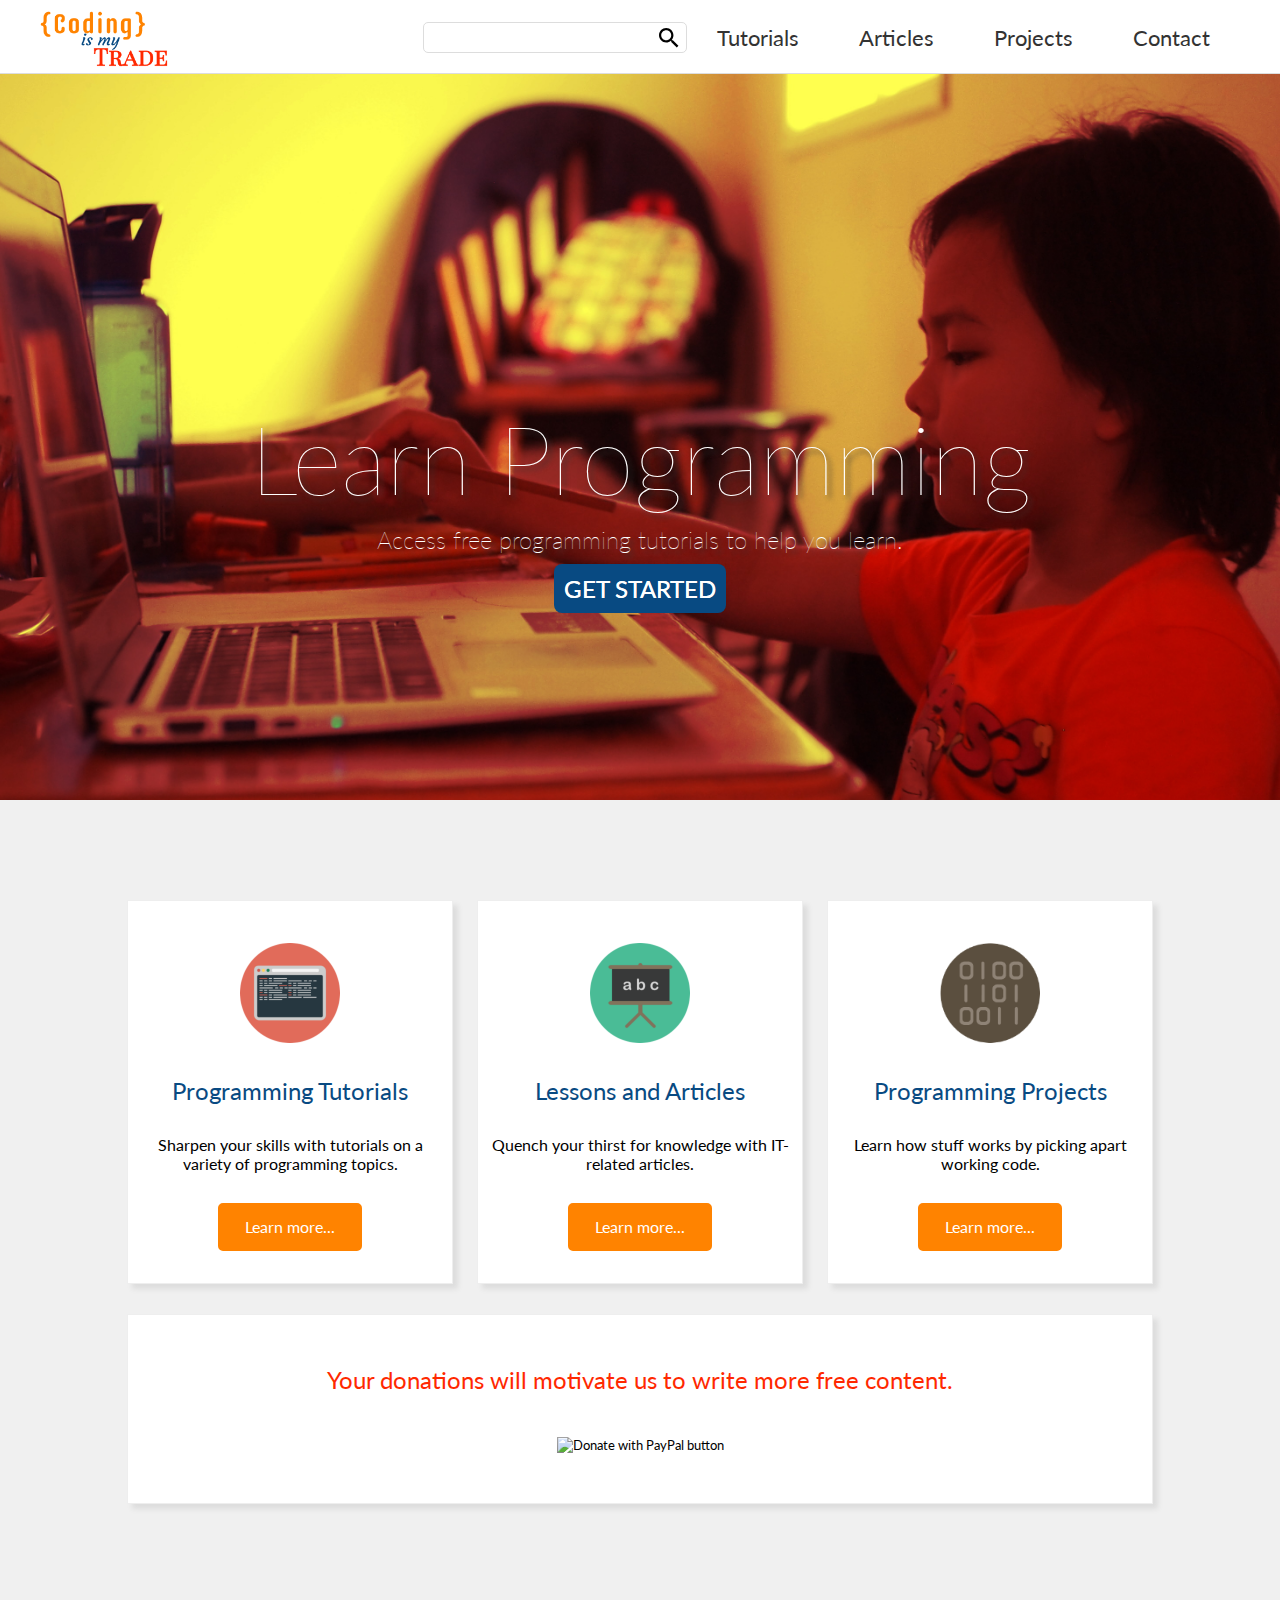
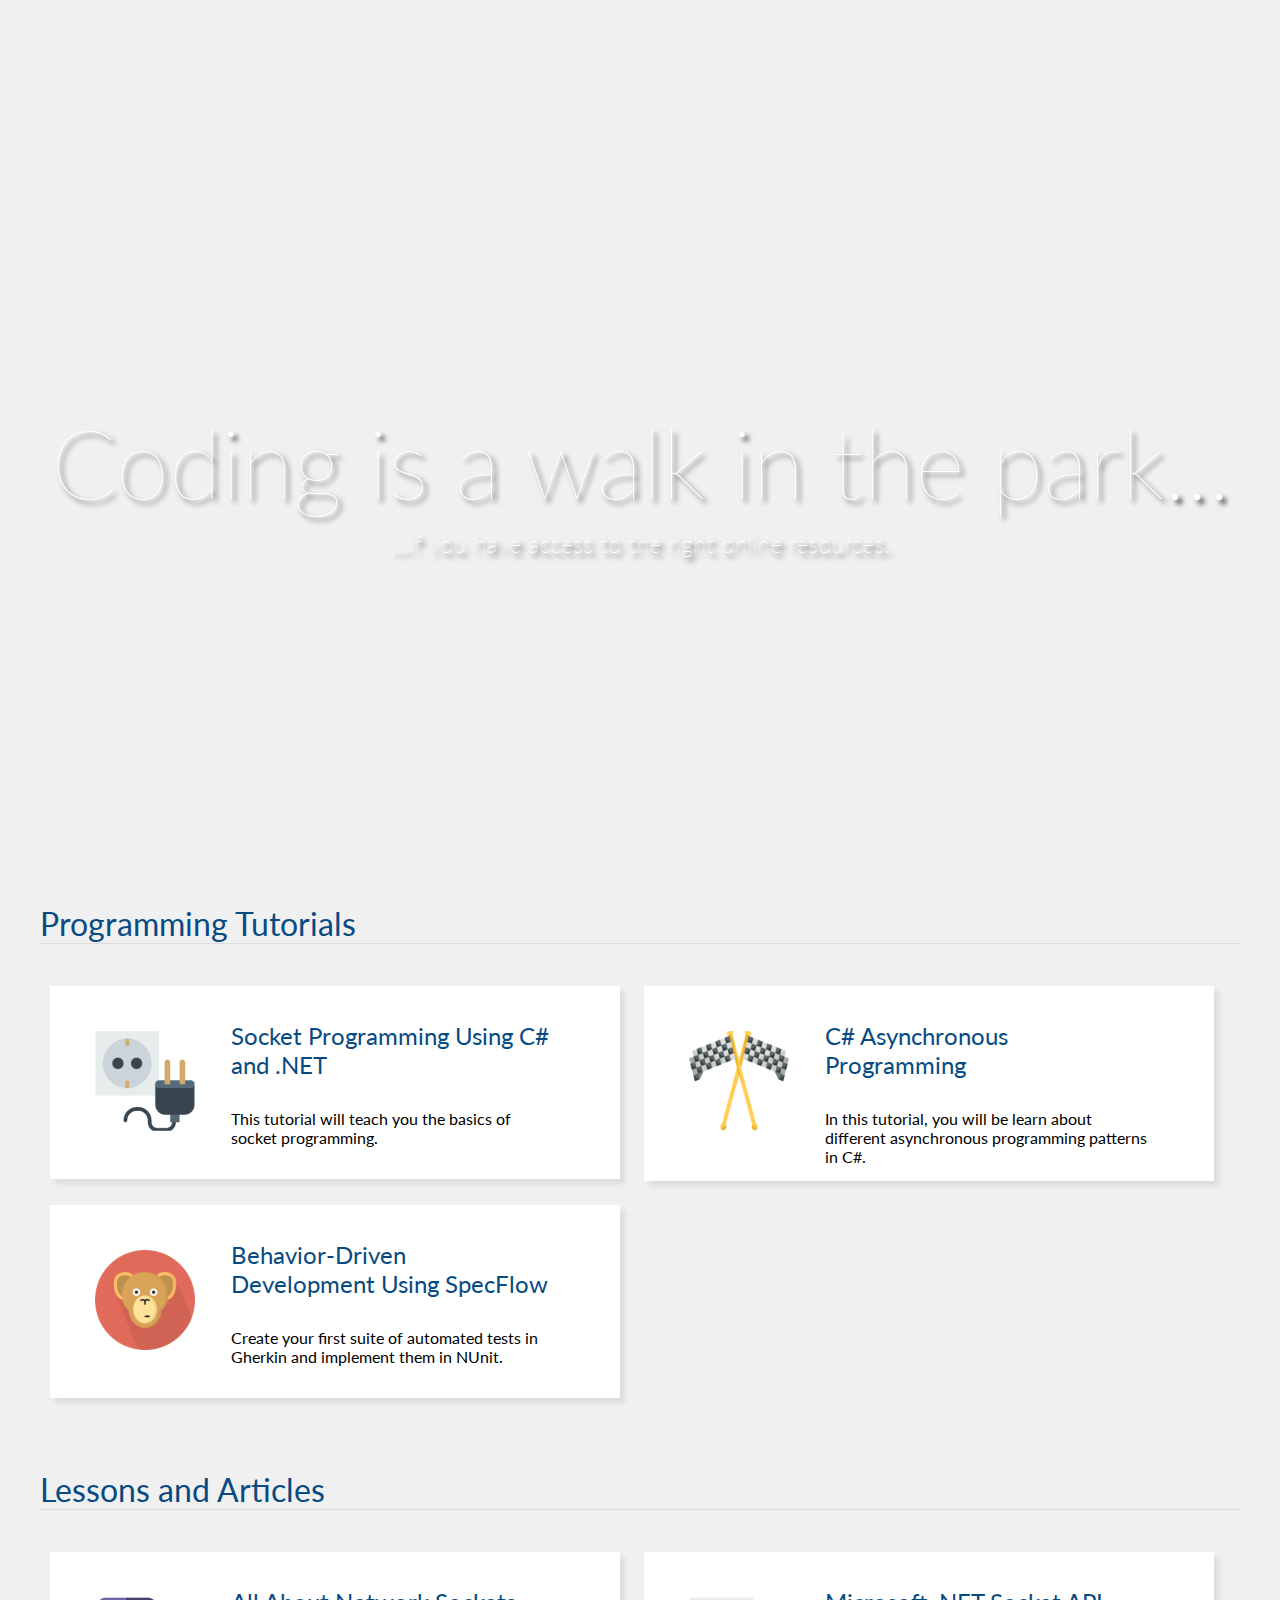
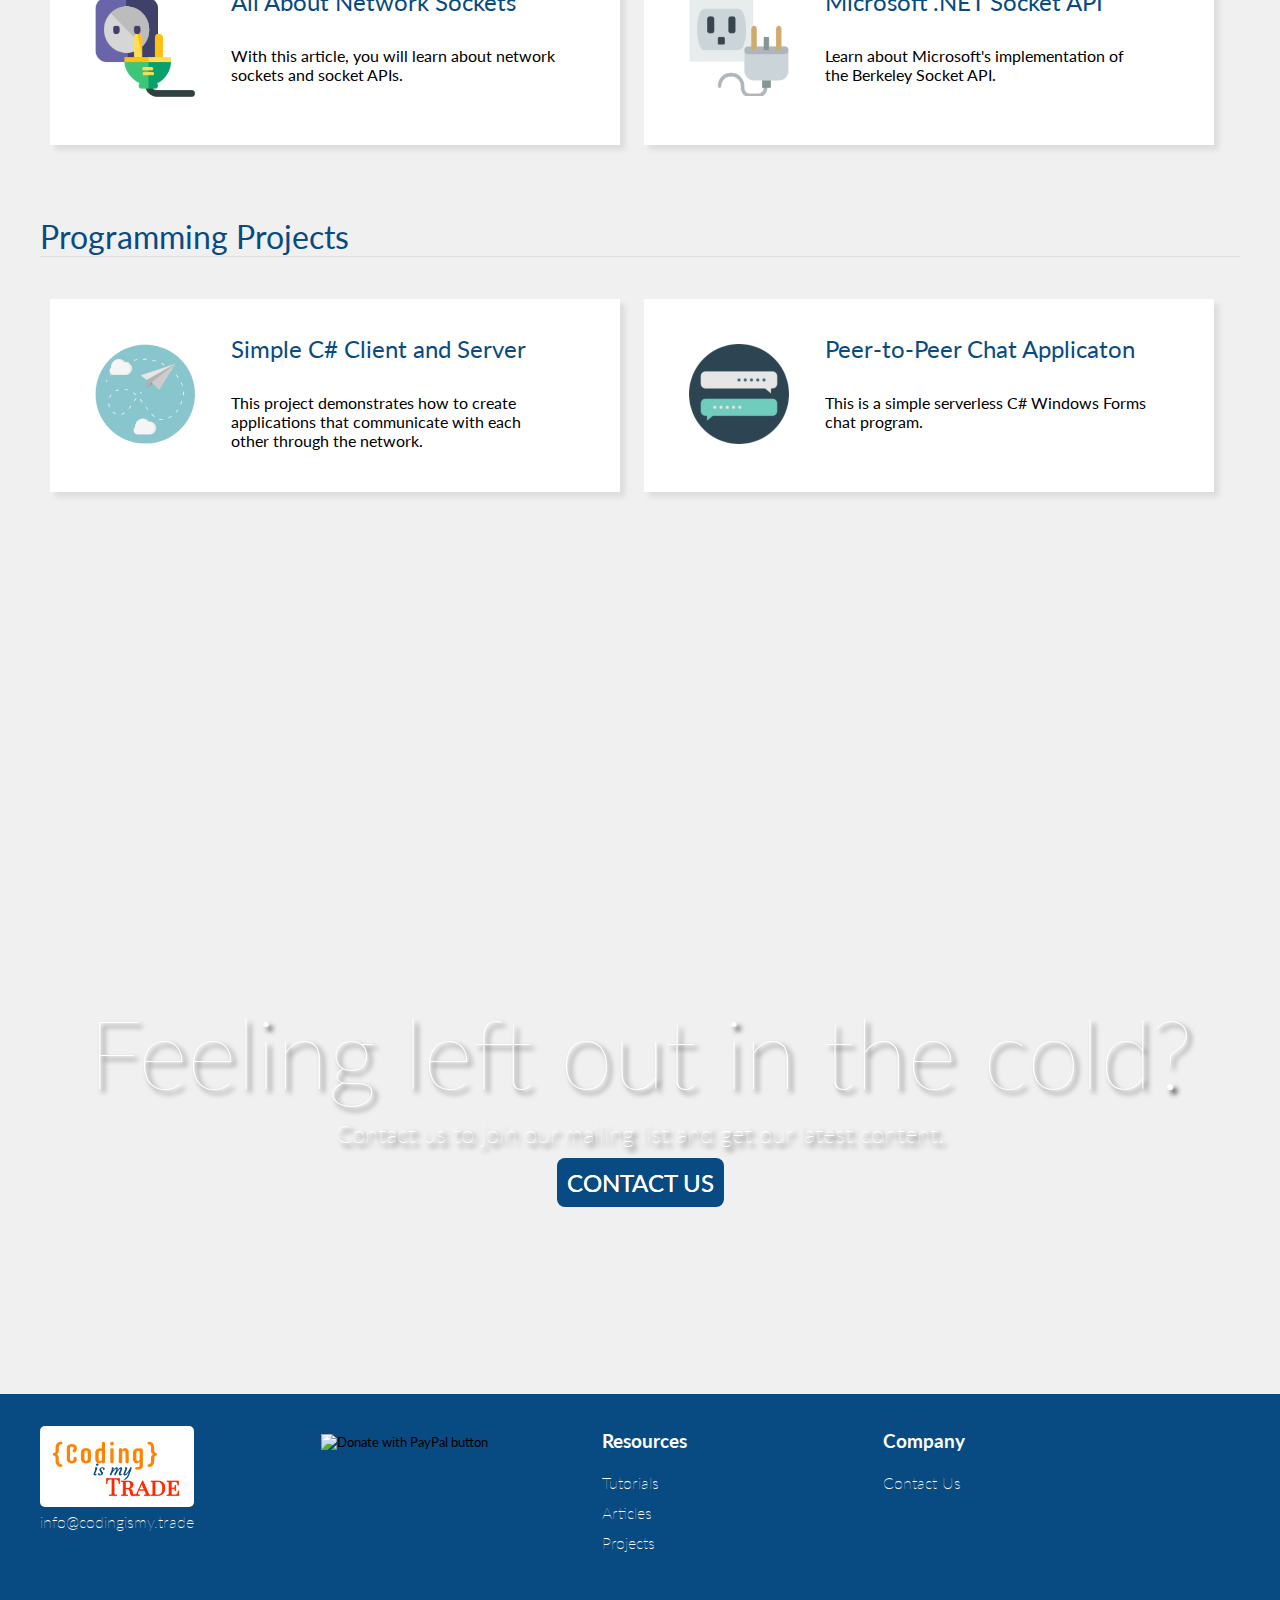
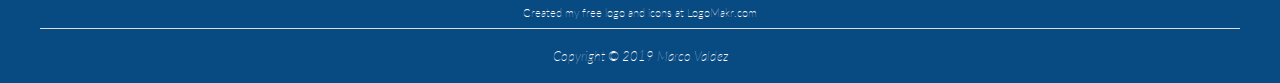
==== commit 6d082cf7: "Added donate buttons to stub pages just because" ====
--- a/index.html
+++ b/index.html
@@ -67,7 +67,7 @@
 	<a class="button" href="index.html#projects">Learn more...</a>
   </div>
   <div id="donate" class="card">
-  <h2>Donating will motivate us to write more free content.</h2>
+  <h2>Your donations will motivate us to write more free content.</h2>
 <form action="https://www.paypal.com/cgi-bin/webscr" method="post" target="_top">
 <input type="hidden" name="cmd" value="_donations" />
 <input type="hidden" name="business" value="DF5T8ELYDXJE2" />
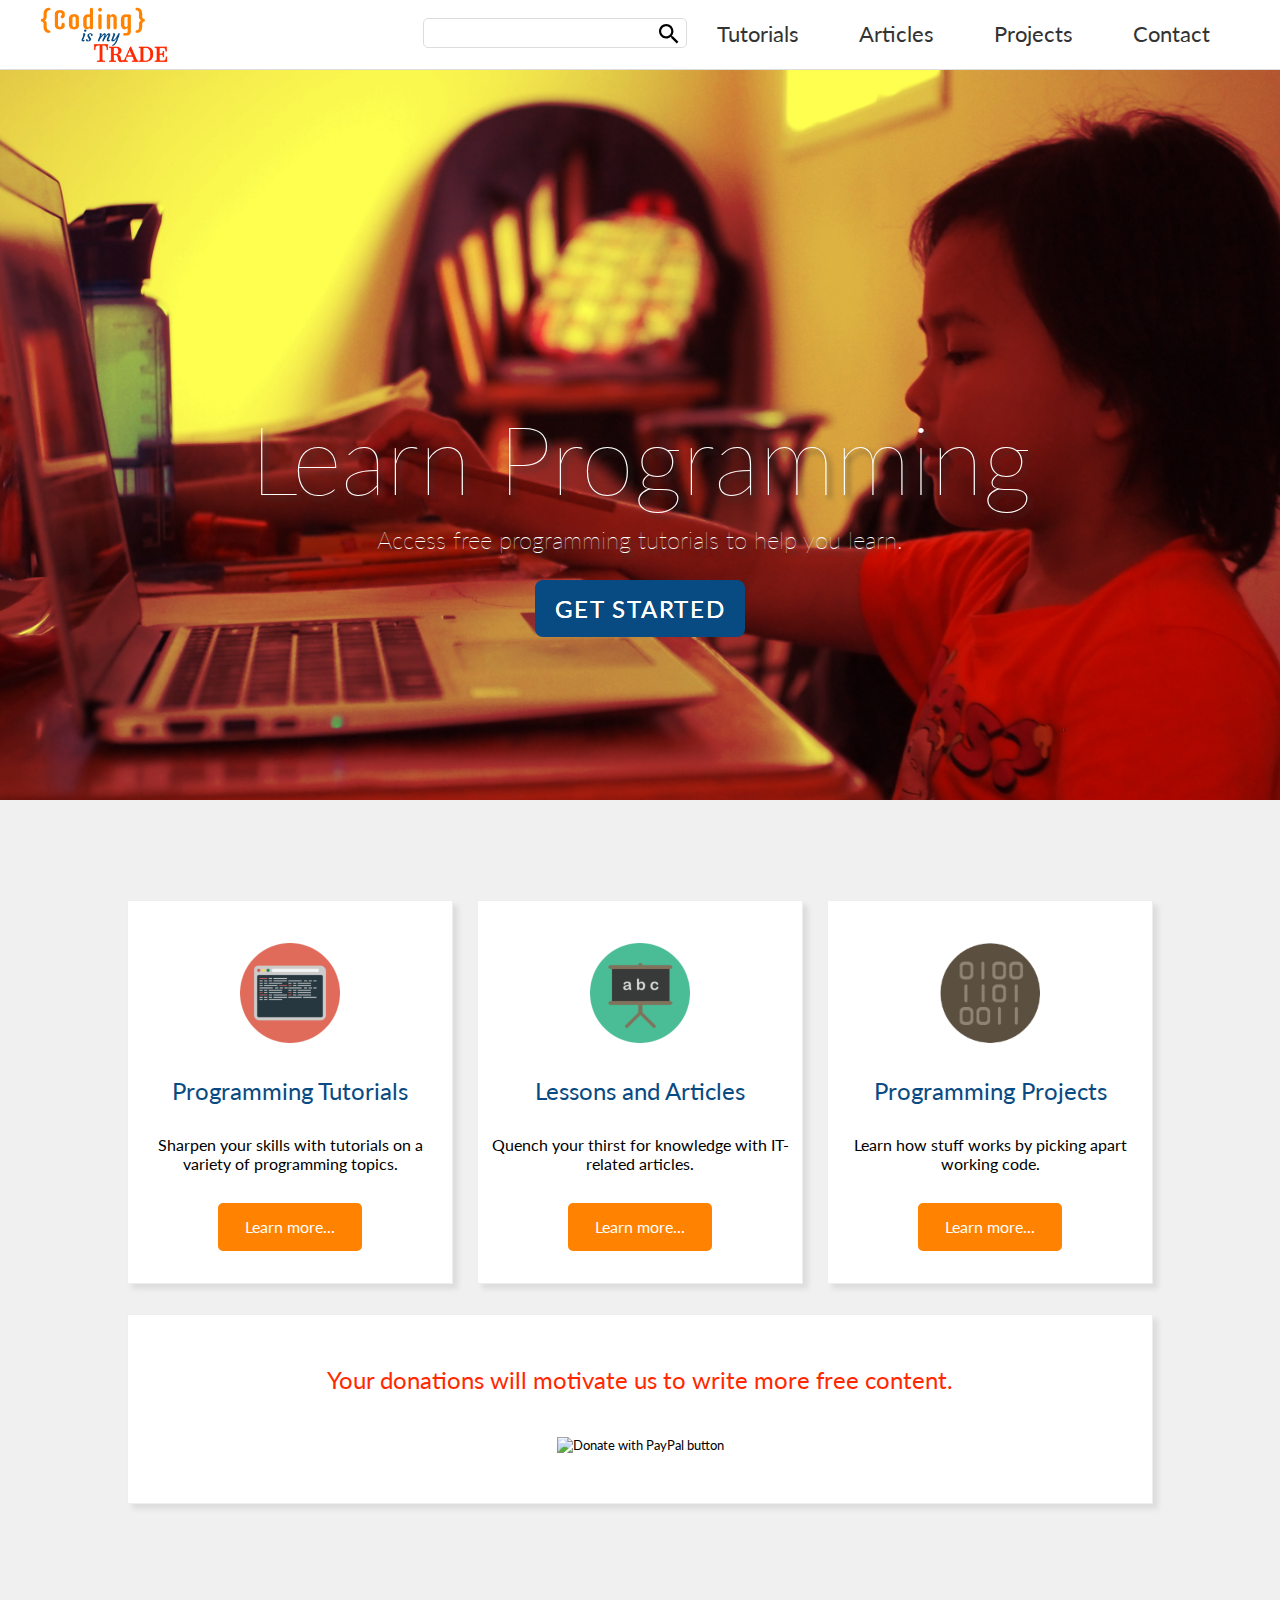
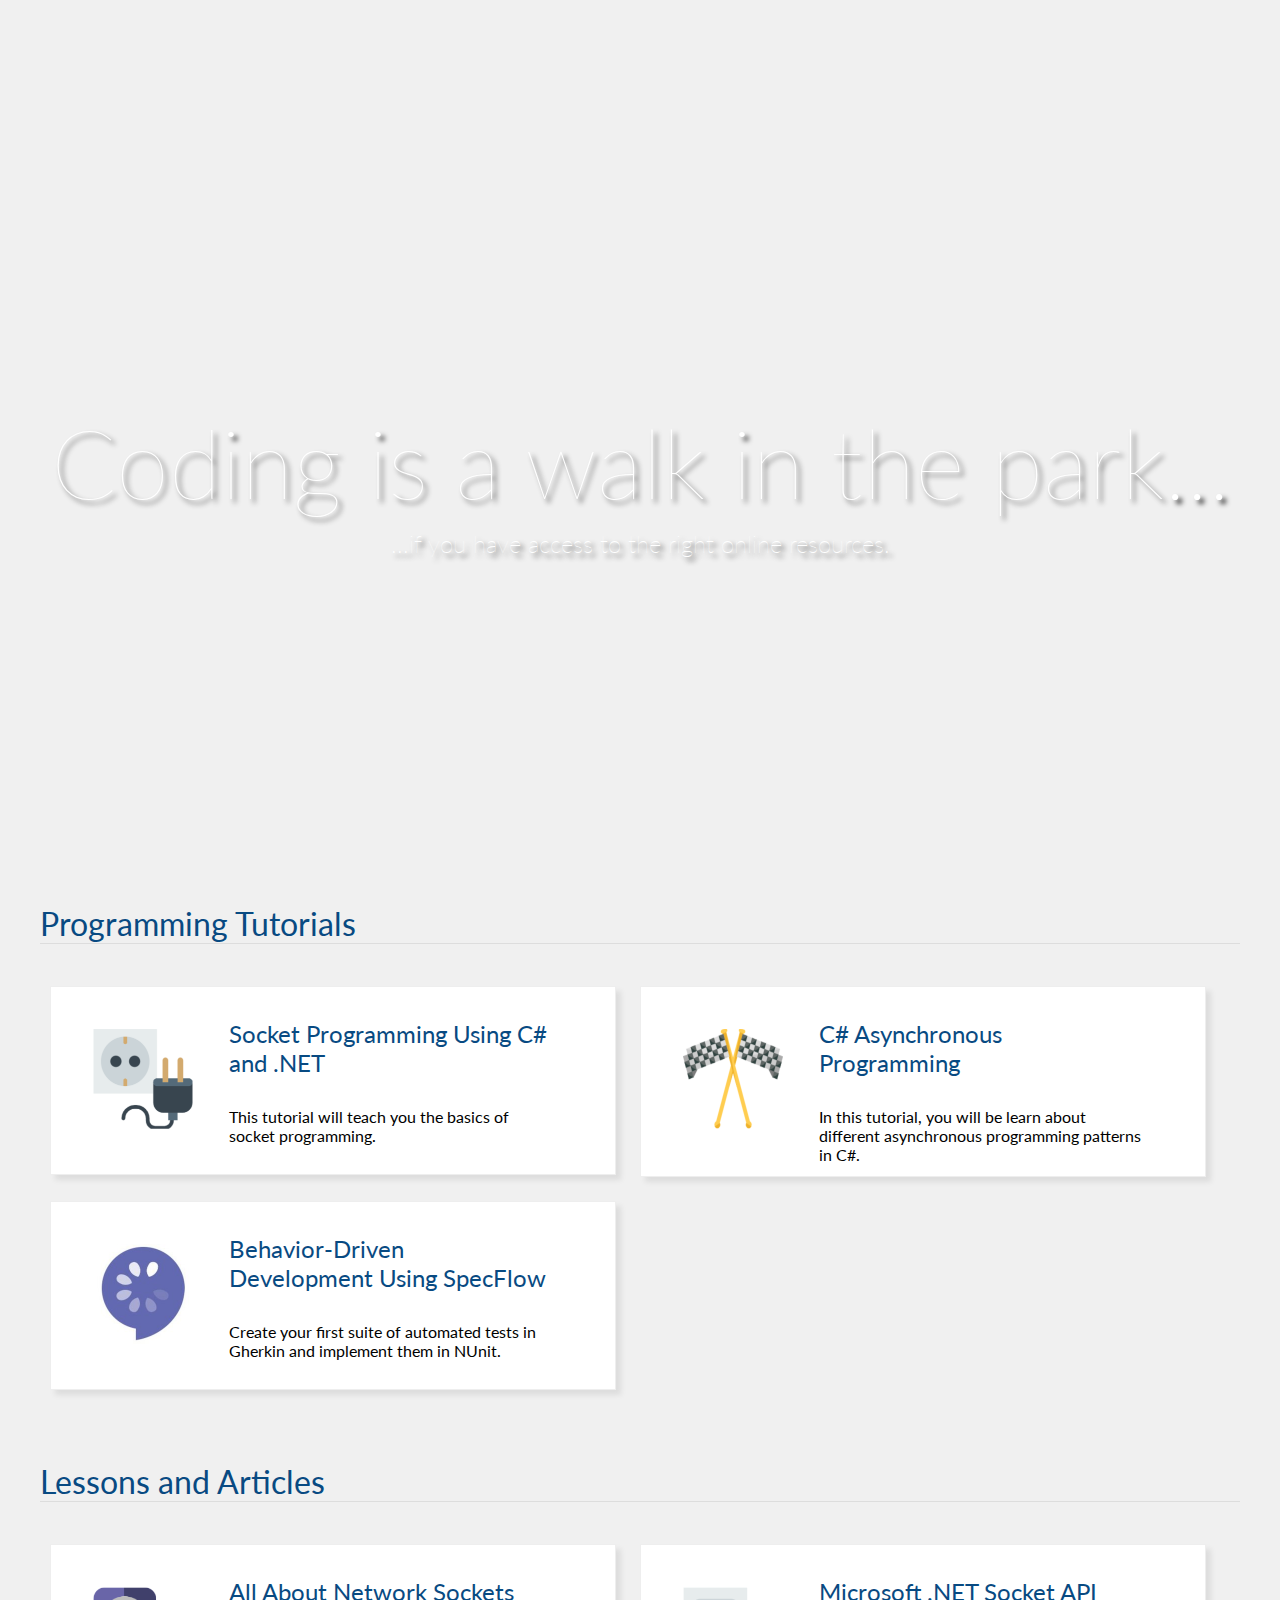
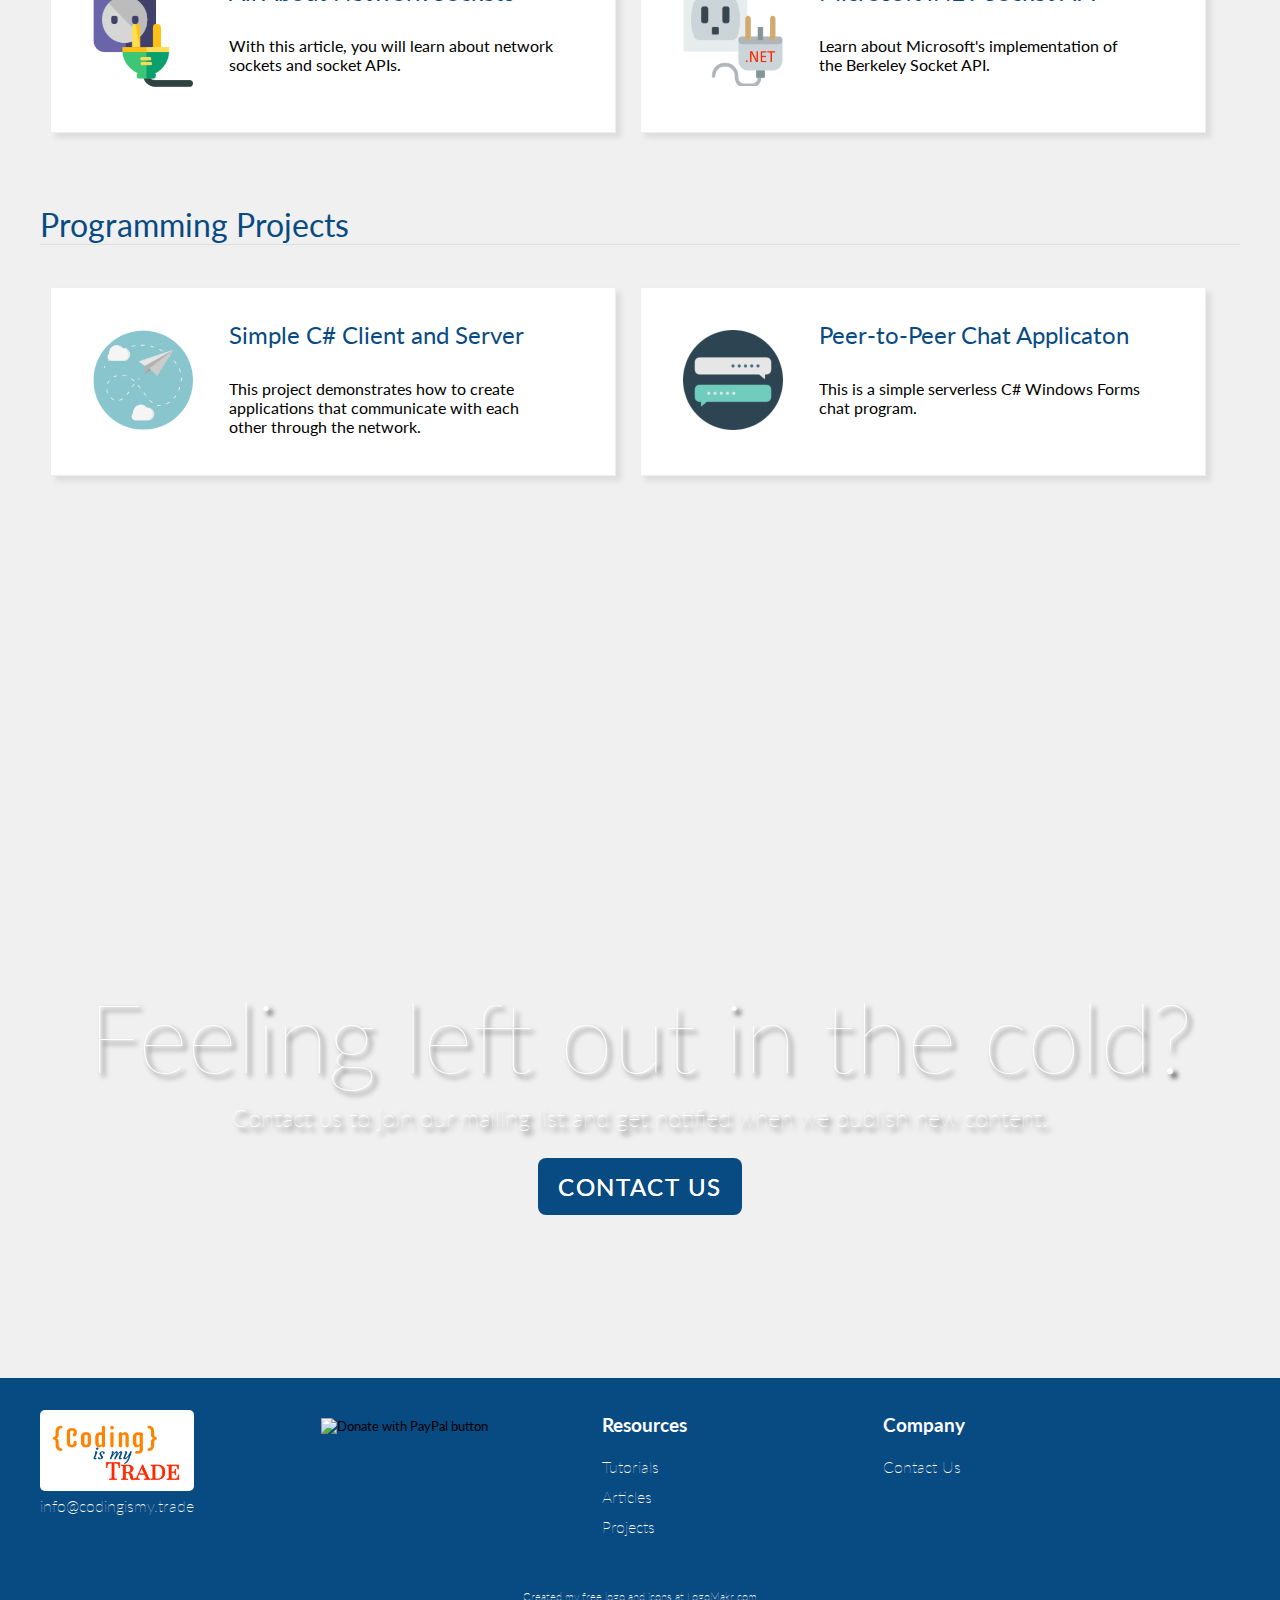
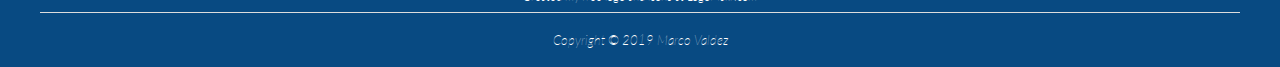
==== commit 7aa5ff65: "cosmetic updates" ====
--- a/index.html
+++ b/index.html
@@ -1,235 +1,236 @@
 <!DOCTYPE html>
 <html lang="en">
+
 <head>
-<title>Coding Is My Trade</title>
-<meta charset="utf-8">
-<link href="style.css" rel="stylesheet">
-<link href="home.css" rel="stylesheet">
-
-<!-- Fonts -->
-<link href="https://fonts.googleapis.com/css?family=Lato:300,400&display=swap" rel="stylesheet">
-
-<link rel="shortcut icon" href="favicon.ico">
+    <title>Coding Is My Trade</title>
+    <meta charset="utf-8">
+    <link href="style.css" rel="stylesheet">
+    <link href="home.css" rel="stylesheet">
+
+    <!-- Fonts -->
+    <link href="https://fonts.googleapis.com/css?family=Lato:300,400&display=swap" rel="stylesheet">
+
+    <link rel="shortcut icon" href="favicon.ico">
 
 </head>
+
 <body>
 
-  <header>
-  </header>
-  <nav>
-    <div class="wrapper">
-	  <ul> 
-		<li id="companylogoitem"><a id="companylink" href="index.html"><img class="companylogo" src="images/logo.png" alt="Search"></a></li>
-		<li class="navmenuitem"><a href="contact.html">Contact</a></li>
-		<li class="navmenuitem"><a href="index.html#projects">Projects</a></li>
-		<li class="navmenuitem"><a href="index.html#articles">Articles</a></li>
-		<li class="navmenuitem"><a href="index.html#tutorials">Tutorials</a></li>
-		<li id="searchitem">
-		  <form id="searchform" method="GET" action="http://www.google.com/search">
-			<input id="searchinput" type="text" name="q">
-            <button type="submit" id="searchlink"><img id="searchicon" src="images/search.svg" alt="Search"></button>
-  		  </form>
-		</li>
-	  </ul>
-	</div>
-  </nav>
-  <main>
-
-<!-- banner area -->
-
-<div id="banner1" class="banner">
-	<div class="bannertext">
-	<h1>Learn Programming</h1>
-	Access free programming tutorials to help you learn.
-	<div class="ctacontainer"><a class="ctabutton" href="index.html#tutorials">GET STARTED</a></div>
-	</div>
-</div>
-
-
-<!-- main content area -->
-<div class="wrapper centertext">
-  <div class="body3column card">
-    <img class="homelogo" src="images/code.png" alt="Programming">
-	<h2>Programming Tutorials</h2>
-	<p>Sharpen your skills with tutorials on a variety of programming topics.</p>
-	<a class="button" href="index.html#tutorials">Learn more...</a>
-  </div>
-  <div class="body3column card">
-    <img class="homelogo" src="images/lesson.png" alt="Lesson">
-	<h2>Lessons and Articles</h2>
-	<p>Quench your thirst for knowledge with IT-related articles.</p>
-	<a class="button" href="index.html#articles">Learn more...</a>
-  </div>
-  <div class="body3column card">
-    <img class="homelogo" src="images/homelogocode.png" alt="Project">
-	<h2>Programming Projects</h2>
-	<p>Learn how stuff works by picking apart working code.</p>
-	<a class="button" href="index.html#projects">Learn more...</a>
-  </div>
-  <div id="donate" class="card">
-  <h2>Your donations will motivate us to write more free content.</h2>
-<form action="https://www.paypal.com/cgi-bin/webscr" method="post" target="_top">
-<input type="hidden" name="cmd" value="_donations" />
-<input type="hidden" name="business" value="DF5T8ELYDXJE2" />
-<input type="hidden" name="item_name" value="Funding my education" />
-<input type="hidden" name="currency_code" value="CAD" />
-<input type="image" src="https://www.paypalobjects.com/en_US/i/btn/btn_donateCC_LG.gif" name="submit" title="PayPal - The safer, easier way to pay online!" alt="Donate with PayPal button" />
-</form>
-  </div>
-</div>
-
-<div id="banner2" class="banner">
-	<div class="bannertext">
-	<h1>Coding is a walk in the park...</h1>
-	...if you have access to the right online resources.
-	</div>
-</div>
-
-<!-- second content area -->
-<div class="wrapper contentarea2">
-  <a class="anchor" id="tutorials"></a>
-  <div class="category">Programming Tutorials</div>
-  <hr>
-  <div class="cardrow1st">
-    <a href="tutorials/tutorial1.html">
-    <div class="body2column card">
-	  <div class="cardcontentcol1">
-      <img class="homelogo" src="images/socket3.png" alt="Socket">
-	  </div>
-	  <div class="cardcontentcol2">
-	  <h2>Socket Programming Using C# and .NET</h2>
-	  <p>This tutorial will teach you the basics of socket programming.</p>
-	  </div>
-    </div>
-	</a>
-    <a href="tutorials/tutorial2.html">
-    <div class="body2column card">
-	  <div class="cardcontentcol1">
-      <img class="homelogo" src="images/finish.png" alt="Tutorial">
-	  </div>
-	  <div class="cardcontentcol2">
-	  <h2>C# Asynchronous Programming</h2>
-	  <p>In this tutorial, you will be learn about different asynchronous programming patterns in C#.</p>
-	  </div>
-    </div>
-	</a>
-  </div>
-  <div class="cardrowlast">
-    <a href="tutorials/tutorial3.html">
-    <div class="body2column card">
-	  <div class="cardcontentcol1">
-      <img class="homelogo" src="images/monkey.png" alt="Tutorial">
-	  </div>
-	  <div class="cardcontentcol2">
-	  <h2>Behavior-Driven Development Using SpecFlow</h2>
-	  <p>Create your first suite of automated tests in Gherkin and implement them in NUnit.</p>
-	  </div>
-    </div>
-	</a>
-  </div>
-  <a class="anchor" id="articles"></a>
-  <div class="category">Lessons and Articles</div>
-  <hr>
-  <div class="cardrow1st cardrowlast">
-    <a href="articles/article1.html">
-    <div class="body2column card">
-	  <div class="cardcontentcol1">
-      <img class="homelogo" src="images/socket.png" alt="Socket">
-	  </div>
-	  <div class="cardcontentcol2">
-	  <h2>All About Network Sockets</h2>
-	  <p>With this article, you will learn about network sockets and socket APIs.</p>
-	  </div>
-    </div>
-	</a>
-    <a href="articles/article2.html">
-    <div class="body2column card">
-	  <div class="cardcontentcol1">
-      <img class="homelogo" src="images/socket2.png" alt="Socket">
-	  </div>
-	  <div class="cardcontentcol2">
-	  <h2>Microsoft .NET Socket API</h2>
-	  <p>Learn about Microsoft's implementation of the Berkeley Socket API.</p>
-	  </div>
-    </div>
-	</a>
-  </div>
-  <a class="anchor" id="projects"></a>
-  <div class="category">Programming Projects</div>
-  <hr>
-  <div class="cardrow1st cardrowlast">
-    <a href="https://github.com/marcvaldez/Socket-Programming-Tutorial" target="cimtprojects">
-    <div class="body2column card">
-	  <div class="cardcontentcol1">
-      <img class="homelogo" src="images/cloudmessage.png" alt="Cloud message">
-	  </div>
-	  <div class="cardcontentcol2">
-	  <h2>Simple C# Client and Server</h2>
-	  <p>This project demonstrates how to create applications that communicate with each other through the network.</p>
-	  </div>
-    </div>
-	</a>
-    <a href="https://github.com/marcvaldez/Socket-Programming-Tutorial" target="cimtprojects">
-    <div class="body2column card">
-	  <div class="cardcontentcol1">
-      <img class="homelogo" src="images/chat.png" alt="Chat">
-	  </div>
-	  <div class="cardcontentcol2">
-	  <h2>Peer-to-Peer Chat Applicaton</h2>
-	  <p>This is a simple serverless C# Windows Forms chat program.</p>
-	  </div>
-    </div>
-	</a>
-  </div>
-</div>
-
-<div id="banner3" class="banner">
-	<div class="bannertext">
-	<h1>Feeling left out in the cold?</h1>
-	Contact us to join our mailing list and get our latest content.
-	<div class="ctacontainer"><a class="ctabutton" href="contact.html">CONTACT US</a></div>
-	</div>
-</div>
-
-
-  </main>
-  <footer>
-    <div class="wrapper">
-	  <div class="footercolumn">
-	    <div id="footerlogocontainer">
-	      <a href="index.html"><img class="companylogo" src="images/logo.png" alt="Coding is my Trade"></a>
-		</div>
-		<span><a href="mailto:info@codingismy.trade?subject=CIMT">info@codingismy.trade</a></span>
-	  </div>
-	  <div class="footercolumn">
-<form action="https://www.paypal.com/cgi-bin/webscr" method="post" target="_top">
-<input type="hidden" name="cmd" value="_donations" />
-<input type="hidden" name="business" value="DF5T8ELYDXJE2" />
-<input type="hidden" name="item_name" value="Funding my education" />
-<input type="hidden" name="currency_code" value="CAD" />
-<input type="image" src="https://www.paypalobjects.com/en_US/i/btn/btn_donateCC_LG.gif" name="submit" title="PayPal - The safer, easier way to pay online!" alt="Donate with PayPal button" />
-</form>
-	  </div>
-	  <div class="footercolumn">
-	  <h3>Resources</h3>
-	  <ul>
-		<li><a href="index.html#tutorials">Tutorials</a></li>
-		<li><a href="index.html#articles">Articles</a></li>
-		<li><a href="index.html#projects">Projects</a></li>
-	  </ul>
-	  </div>
-	  <div class="footercolumn">
-	  <h3>Company</h3>
-	  <ul>
-	    <li><a href="contact.html">Contact Us</a></li>
-	  </ul>
-	  </div>
-      <div class="centertext attribution">Created my free logo and icons at <a href="http://www.logomakr.com">LogoMakr.com</a></div>
-      <hr>
-      <div id="copyright">Copyright &copy; 2019 Marco Valdez</div>
-   </div>
-  </footer>
-
+    <header>
+		<nav>
+			<div class="wrapper">
+				<ul>
+					<li id="companylogoitem">
+						<a id="companylink" href="index.html"><img class="companylogo" src="images/logo.png" alt="Search"></a>
+					</li>
+					<li class="navmenuitem"><a href="contact.html">Contact</a></li>
+					<li class="navmenuitem"><a href="index.html#projects">Projects</a></li>
+					<li class="navmenuitem"><a href="index.html#articles">Articles</a></li>
+					<li class="navmenuitem"><a href="index.html#tutorials">Tutorials</a></li>
+					<li id="searchitem">
+						<form id="searchform" method="GET" action="https://www.google.com/search">
+							<input id="searchinput" type="text" name="q">
+							<button type="submit" id="searchlink"><img id="searchicon" src="images/search.svg" alt="Search"></button>
+						</form>
+					</li>
+				</ul>
+			</div>
+		</nav>
+    </header>
+
+    <main>
+
+        <!-- banner area -->
+
+        <div id="banner1" class="banner">
+            <div class="bannertext">
+                <h1>Learn Programming</h1> Access free programming tutorials to help you learn.
+                <div class="ctacontainer"><a class="ctabutton" href="index.html#tutorials">GET STARTED</a></div>
+            </div>
+        </div>
+
+        <!-- main content area -->
+        <div class="wrapper centertext">
+            <div class="body3column card">
+                <img class="homelogo" src="images/code.png" alt="Programming">
+                <h2>Programming Tutorials</h2>
+                <p>Sharpen your skills with tutorials on a variety of programming topics.</p>
+                <a class="button" href="index.html#tutorials">Learn more...</a>
+            </div>
+            <div class="body3column card">
+                <img class="homelogo" src="images/lesson.png" alt="Lesson">
+                <h2>Lessons and Articles</h2>
+                <p>Quench your thirst for knowledge with IT-related articles.</p>
+                <a class="button" href="index.html#articles">Learn more...</a>
+            </div>
+            <div class="body3column card">
+                <img class="homelogo" src="images/homelogocode.png" alt="Project">
+                <h2>Programming Projects</h2>
+                <p>Learn how stuff works by picking apart working code.</p>
+                <a class="button" href="index.html#projects">Learn more...</a>
+            </div>
+            <div id="donate" class="card">
+                <h2>Your donations will motivate us to write more free content.</h2>
+                <form action="https://www.paypal.com/cgi-bin/webscr" method="post" target="_top">
+                    <input type="hidden" name="cmd" value="_donations" />
+                    <input type="hidden" name="business" value="DF5T8ELYDXJE2" />
+                    <input type="hidden" name="item_name" value="Funding my education" />
+                    <input type="hidden" name="currency_code" value="CAD" />
+                    <input type="image" src="https://www.paypalobjects.com/en_US/i/btn/btn_donateCC_LG.gif" name="submit" title="PayPal - The safer, easier way to pay online!" alt="Donate with PayPal button" />
+                </form>
+            </div>
+        </div>
+
+        <div id="banner2" class="banner">
+            <div class="bannertext">
+                <h1>Coding is a walk in the park...</h1> ...if you have access to the right online resources.
+            </div>
+        </div>
+
+        <!-- second content area -->
+        <div class="wrapper contentarea2">
+            <a class="anchor" id="tutorials"></a>
+            <div class="category">Programming Tutorials</div>
+            <hr>
+            <div class="cardrow1st">
+                <a href="tutorials/tutorial1.html">
+                    <div class="body2column card">
+                        <div class="cardcontentcol1">
+                            <img class="homelogo" src="images/socket3.png" alt="Socket">
+                        </div>
+                        <div class="cardcontentcol2">
+                            <h2>Socket Programming Using C# and .NET</h2>
+                            <p>This tutorial will teach you the basics of socket programming.</p>
+                        </div>
+                    </div>
+                </a>
+                <a href="tutorials/tutorial2.html">
+                    <div class="body2column card">
+                        <div class="cardcontentcol1">
+                            <img class="homelogo" src="images/finish.png" alt="Tutorial">
+                        </div>
+                        <div class="cardcontentcol2">
+                            <h2>C# Asynchronous Programming</h2>
+                            <p>In this tutorial, you will be learn about different asynchronous programming patterns in C#.</p>
+                        </div>
+                    </div>
+                </a>
+            </div>
+            <div class="cardrowlast">
+                <a href="tutorials/tutorial3.html">
+                    <div class="body2column card">
+                        <div class="cardcontentcol1">
+                            <img class="homelogo" src="images/specflow.jpg" alt="Tutorial">
+                        </div>
+                        <div class="cardcontentcol2">
+                            <h2>Behavior-Driven Development Using SpecFlow</h2>
+                            <p>Create your first suite of automated tests in Gherkin and implement them in NUnit.</p>
+                        </div>
+                    </div>
+                </a>
+            </div>
+            <a class="anchor" id="articles"></a>
+            <div class="category">Lessons and Articles</div>
+            <hr>
+            <div class="cardrow1st cardrowlast">
+                <a href="articles/article1.html">
+                    <div class="body2column card">
+                        <div class="cardcontentcol1">
+                            <img class="homelogo" src="images/socket.png" alt="Socket">
+                        </div>
+                        <div class="cardcontentcol2">
+                            <h2>All About Network Sockets</h2>
+                            <p>With this article, you will learn about network sockets and socket APIs.</p>
+                        </div>
+                    </div>
+                </a>
+                <a href="articles/article2.html">
+                    <div class="body2column card">
+                        <div class="cardcontentcol1">
+                            <img class="homelogo" src="images/socketnet.png" alt="Socket">
+                        </div>
+                        <div class="cardcontentcol2">
+                            <h2>Microsoft .NET Socket API</h2>
+                            <p>Learn about Microsoft's implementation of the Berkeley Socket API.</p>
+                        </div>
+                    </div>
+                </a>
+            </div>
+            <a class="anchor" id="projects"></a>
+            <div class="category">Programming Projects</div>
+            <hr>
+            <div class="cardrow1st cardrowlast">
+                <a href="https://github.com/marcvaldez/Socket-Programming-Tutorial" target="cimtprojects">
+                    <div class="body2column card">
+                        <div class="cardcontentcol1">
+                            <img class="homelogo" src="images/cloudmessage.png" alt="Cloud message">
+                        </div>
+                        <div class="cardcontentcol2">
+                            <h2>Simple C# Client and Server</h2>
+                            <p>This project demonstrates how to create applications that communicate with each other through the network.</p>
+                        </div>
+                    </div>
+                </a>
+                <a href="https://github.com/marcvaldez/Socket-Programming-Tutorial" target="cimtprojects">
+                    <div class="body2column card">
+                        <div class="cardcontentcol1">
+                            <img class="homelogo" src="images/chat.png" alt="Chat">
+                        </div>
+                        <div class="cardcontentcol2">
+                            <h2>Peer-to-Peer Chat Applicaton</h2>
+                            <p>This is a simple serverless C# Windows Forms chat program.</p>
+                        </div>
+                    </div>
+                </a>
+            </div>
+        </div>
+
+        <div id="banner3" class="banner">
+            <div class="bannertext">
+                <h1>Feeling left out in the cold?</h1> 
+				<p>Contact us to join our mailing list and get notified when we publish new content.</p>
+                <div class="ctacontainer"><a class="ctabutton" href="contact.html">CONTACT US</a></div>
+            </div>
+        </div>
+
+    </main>
+    <footer>
+        <div class="wrapper">
+            <div class="footercolumn">
+                <div id="footerlogocontainer">
+                    <a href="index.html"><img class="companylogo" src="images/logo.png" alt="Coding is my Trade"></a>
+                </div>
+                <span><a href="mailto:info@codingismy.trade?subject=CIMT">info@codingismy.trade</a></span>
+            </div>
+            <div class="footercolumn">
+                <form action="https://www.paypal.com/cgi-bin/webscr" method="post" target="_top">
+                    <input type="hidden" name="cmd" value="_donations" />
+                    <input type="hidden" name="business" value="DF5T8ELYDXJE2" />
+                    <input type="hidden" name="item_name" value="Funding my education" />
+                    <input type="hidden" name="currency_code" value="CAD" />
+                    <input type="image" src="https://www.paypalobjects.com/en_US/i/btn/btn_donateCC_LG.gif" name="submit" title="PayPal - The safer, easier way to pay online!" alt="Donate with PayPal button" />
+                </form>
+            </div>
+            <div class="footercolumn">
+                <h3>Resources</h3>
+                <ul>
+                    <li><a href="index.html#tutorials">Tutorials</a></li>
+                    <li><a href="index.html#articles">Articles</a></li>
+                    <li><a href="index.html#projects">Projects</a></li>
+                </ul>
+            </div>
+            <div class="footercolumn">
+                <h3>Company</h3>
+                <ul>
+                    <li><a href="contact.html">Contact Us</a></li>
+                </ul>
+            </div>
+            <div class="centertext attribution">Created my free logo and icons at <a href="http://www.logomakr.com">LogoMakr.com</a></div>
+            <hr>
+            <div id="copyright">Copyright &copy; 2019 Marco Valdez</div>
+        </div>
+    </footer>
 
 </body>
+
 </html>--- a/style.css
+++ b/style.css
@@ -47,6 +47,12 @@
 	border-top: 1px solid #DDDDDD;
 }
 
+fieldset {
+	border: 0;
+	padding: 0;
+	margin: 0;
+}
+
 .centertext {
 	text-align: center;
 }
@@ -56,7 +62,7 @@
 }
 
 .topspacer {
-	height: 80px;
+	height: 63px;
 	width: 100%;
 }
 
@@ -92,7 +98,7 @@
 nav {
 	position: fixed;
 	width: 100%;
-	padding-top: 8px;
+	padding-top: 4px;
 	padding-bottom: 12px;
 	border-bottom: 1px solid #DDDDDD;
 	background-color: white;
@@ -158,6 +164,8 @@
 	border: 0;
 	outline: none;
 	margin-left: 8px;
+	padding-top: 3px;
+	vertical-align: top;
 	
 	font-size: 1.1em;
 }
--- a/home.css
+++ b/home.css
@@ -30,17 +30,17 @@
 }
 
 .ctacontainer {
-	margin: 20px auto;
+	margin: 40px auto;
 }
 
 .ctabutton {
-	padding: 10px;
+	padding: 14px 20px;
 	border-radius: 8px;
-	width: 200px;
 	background-color: #084a82;
 	font-weight: normal;
 	color: white;
 	text-shadow: 0 0 0;
+	letter-spacing: 0.07em;
 }
 
 .ctabutton:hover {
@@ -135,11 +135,12 @@
 }
 
 .contentarea2 div.card {
-	border: 3px solid white;
+/*	border: 3px solid white;*/
+	transition: transform .2s;
 }
 
 .contentarea2 div.card:hover {
-	border: 3px dotted #ff8300;
+	transform: scale(1.05);
 }
 
 #banner2 {
